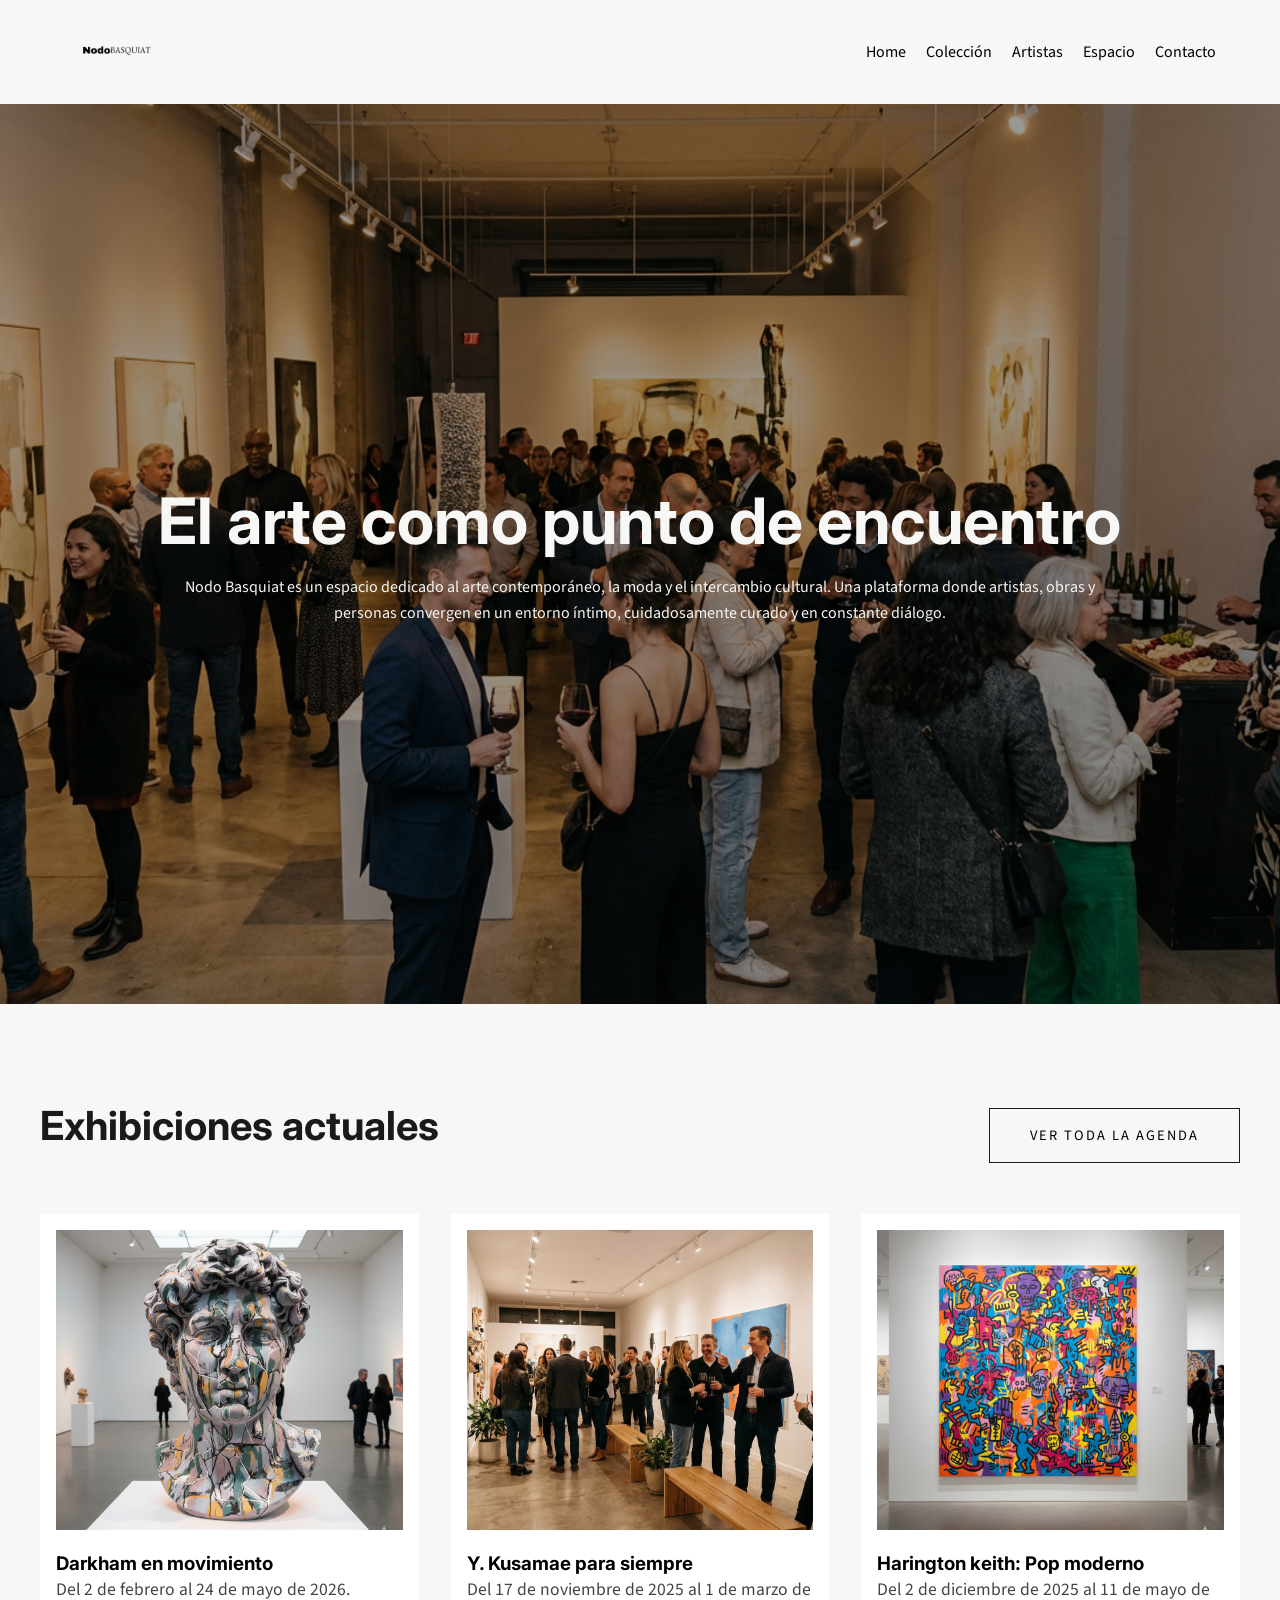
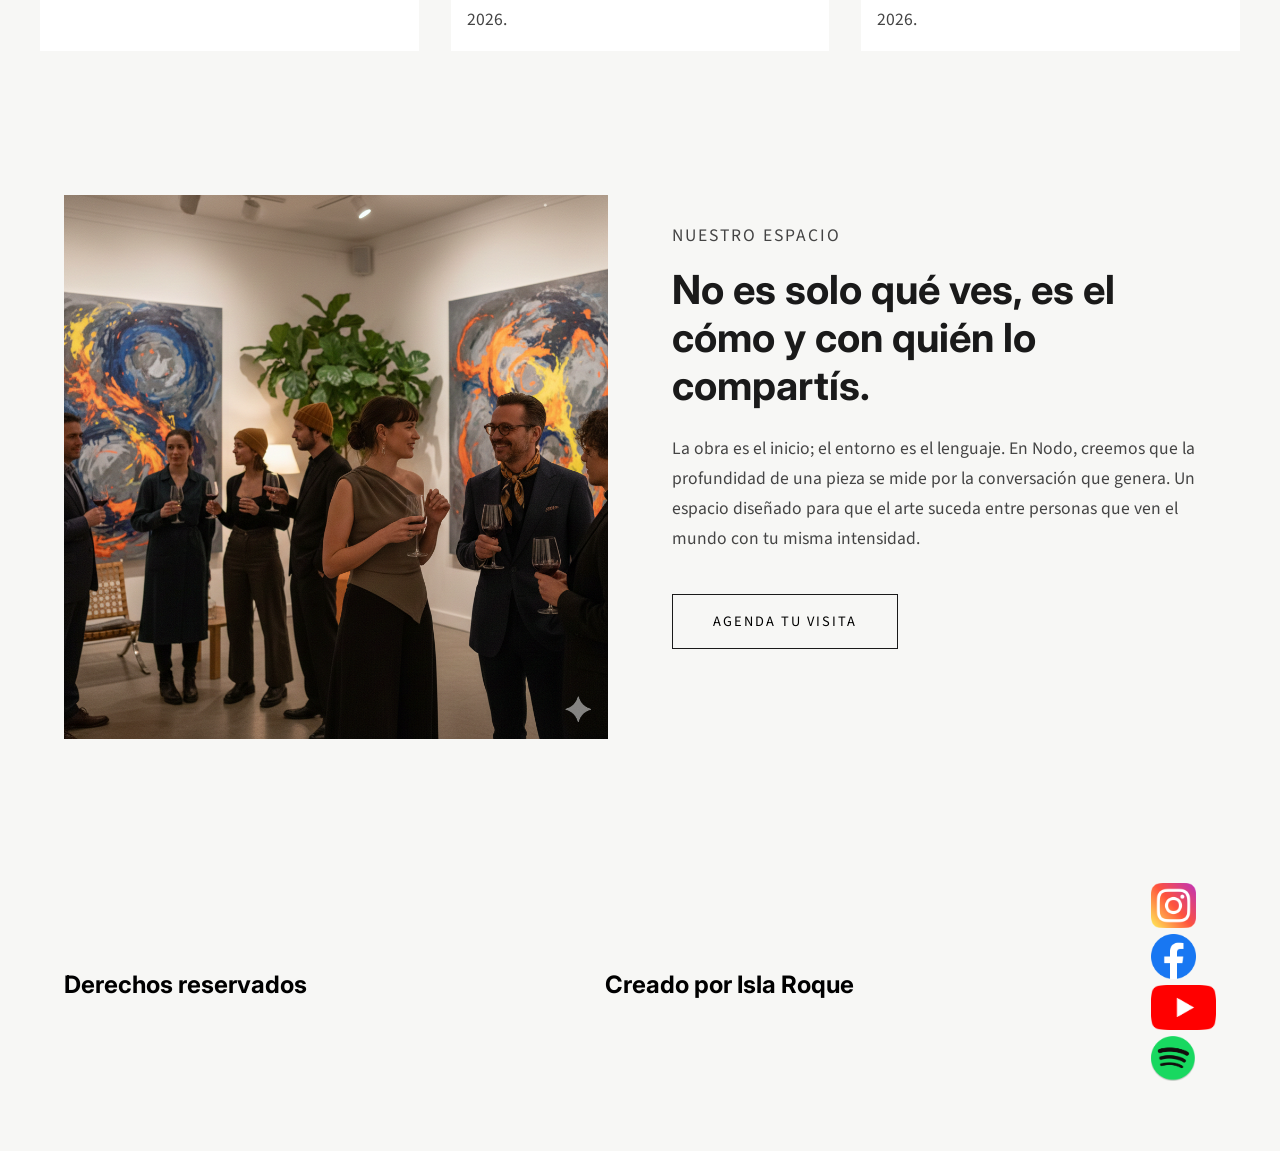
==== index.html @ a434c162 "first commit: Estructura inicial de Nodo Basquiat" ====
<!DOCTYPE html>
<html lang="es-en">
<head>
    <meta charset="UTF-8">
    <meta name="viewport" content="width=device-width, initial-scale=1.0">
    <title>Nodobasquiat - Home</title>
    <link rel="stylesheet" href="./styles/styles.css">
</head>
<body>
    <header>
        <a href="./index.html">
            <img src="assets/assets/logonodo.png" alt="Logo de Nodobasquiat" class="logo">
        </a>

        <nav>
            <ul class="navbar">
                <li>
                    <a href="./index.html">Home</a>
                </li>
                <li>
                    <a href="./pages/coleccion.html">Colección</a>
                </li>
                <li>
                    <a href="./pages/artistas.html">Artistas</a>
                </li>
                <li>
                    <a href="./pages/espacio.html">Espacio</a>
                </li>
                <li>
                    <a href="./pages/contacto.html">Contacto</a>
                </li>
            </ul>
        </nav>

    </header>


    <main>
        <section class="hero">
            <div class="hero-content">
                <h1>El arte como punto de encuentro</h1>
                <p>
                    Nodo Basquiat es un espacio dedicado al arte contemporáneo,
                    la moda y el intercambio cultural. Una plataforma donde
                    artistas, obras y personas convergen en un entorno íntimo,
                    cuidadosamente curado y en constante diálogo.
                </p>
            </div>
        </section>

        <section class="exhibiciones">
            <div class="container">
                <div class="exhibiciones-header">
                    <h2>Exhibiciones actuales</h2>
                    <nav class="boton-coleccion">
                        <ul>
                            <li>
                                <a href="./pages/coleccion.html">Ver toda la agenda</a>
                            </li>
                        </ul>
                    </nav>
                </div>
                
                
            <div class="grid-exhibiciones">

                <article class="card">
                    <img src="./assets/assets/inspo_arsham_Darkham.png" alt="Exposición Darkham en movimiento">
                    <h3>Darkham en movimiento</h3>
                    <p>Del 2 de febrero al 24 de mayo de 2026.</p>
                </article>

                <article class="card">
                    <img src="./assets/assets/galeria2.png" alt="Exposición Y.Kusamae para siempre">
                    <h3>Y. Kusamae para siempre</h3>
                    <p>Del 17 de noviembre de 2025 al 1 de marzo de 2026.</p>
                </article>

                <article class="card"> 
                    <img src="./assets/assets/inspo_HaringBasquiat_J Harington.png" alt="Exposición Harington keith">
                    <h3>Harington keith: Pop moderno</h3>
                    <p>Del 2 de diciembre de 2025 al 11 de mayo de 2026.</p>
                </article>
                    
            </div>
        </section>


<section class="espacio">
    <div class="espacio-container">
        <div class="espacio-foto">
            <img src="./assets/assets/galeria3.png" alt="Galeria de arte Nodobasquiat">
        </div>
        <div class="espacio-texto">
            <p class="pre-titulo">Nuestro Espacio</p> 
            <h2>No es solo qué ves, es el cómo y con quién lo compartís.</h2>
            <p>La obra es el inicio; el entorno es el lenguaje. En Nodo, creemos que la profundidad de una pieza se mide por la conversación que genera. Un espacio diseñado para que el arte suceda entre personas que ven el mundo con tu misma intensidad.</p>
            <nav class="boton-agenda">
                <ul>
                    <li>
                        <a href="./pages/contacto.html">Agenda tu visita</a>
                    </li>
                </ul>
            </nav>
        </div>
    </div>
</section>


    </main>


    <footer>
        <h2 class="der">Derechos reservados</h2>
        <h2 class="own">Creado por Isla Roque</h2>

        <nav>
            <ul>
                <li>
                    <a href="https://www.instagram.com/" target="_blank">
                    <img src="./assets/assets/logosrs/instagram.png" alt="Logo de Instagram" class="rrss">
                    </a>
                </li>
                <li>
                    <a href="https://www.facebook.com/" target="_blank">
                    <img src="./assets/assets/logosrs/facebook.png" alt="Logo de facebook" class="rrss">
                </a>
                </li>
                <li>
                    <a href="https://www.youtube.com/" target="_blank">
                    <img src="./assets/assets/logosrs/yt.png" alt="Logo de Youtube" class="rrss">
                </a>
                </li>
                <li>
                    <a href="https://open.spotify.com/" target="_blank">
                    <img src="./assets/assets/logosrs/spotify.png" alt="Logo de Spotify" class="rrss">
                </a>
                </li>
                
            </ul>
            
        </nav>

    </footer>
</body>
</html>
---- styles/styles.css ----
@import url('https://fonts.googleapis.com/css2?family=Inter:ital,opsz,wght@0,14..32,100..900;1,14..32,100..900&display=swap');
@import url('https://fonts.googleapis.com/css2?family=Inter:ital,opsz,wght@0,14..32,100..900;1,14..32,100..900&family=Source+Sans+3:ital,wght@0,200..900;1,200..900&display=swap');


/* reset on*/
* {
    margin: 0;
    padding: 0;
    box-sizing: border-box;
}



header{
    background-color: #F7F7F5;
    display: flex;
    justify-content: space-between;
    align-items: center;
    padding: 2px 5%; /* El primer número controla el alto */
    position: sticky;
    top: 0;
    z-index: 1000;
}


.logo { 
    height: 100px; 
    width: auto;
    display: block;
}






.navbar{
    display: flex;
    gap: 20px;
    align-items: center;
}





/* fuente base (textos) */
body {
    background-color: #F7F7F5;
    display: flex;
    flex-direction: column;
    font-family: 'Source Sans 3', sans-serif;
}



/* títulos */
h1, h2, h3, h4, h5, h6 {
    font-family: 'Inter', sans-serif;
}

li{
    list-style: none;
}

a{
    color: black;
    text-decoration: none;
}

.rrss{
    height: 5vh;
    width: auto;
}


.hero {
    min-height: 100vh;
    /* capa negra con 40% de opacidad (0.4) */
    background-image: linear-gradient(rgba(0, 0, 0, 0.4), rgba(0, 0, 0, 0.4)), url("../assets/assets/galeria1.png");
    background-size: cover;
    background-position: center;
    display: flex;
    flex-direction: column;
    justify-content: center; /* vertical*/
    align-items: center; /* horizontal*/
    overflow: hidden;
    padding: 8rem 2rem;
    color: #F7F7F5; 
}


.hero-content {
    max-width: 90%;
    text-align: center;
    padding: 4rem;
}

.hero h1 {
    font-size: 4rem;
    margin-bottom: 1rem;
}

.hero p {
    font-size: 1rem;
    line-height: 1.6;
}




.exhibiciones {
    background-color: #F7F7F5;
    padding: 4rem 0;
}


.exhibiciones-header{
    display: flex;
    gap: 2rem;
    align-items: last baseline;
    justify-content: space-between;
}

.container {
    max-width: 1200px;
    margin: 0 auto;
}

.exhibiciones h2 {
font-size: 2.5rem; /* recordar que los titulos tienen que tener 2.5rem */
    line-height: 1.2;
    margin-bottom: 4rem;
    color: #1a1a1a;
}

.boton-coleccion{
    display: inline-block;         /*estilo para todos los botones*/
    margin-top: 2.5rem;
    padding: 1rem 2.5rem;
    border: 1px solid #1a1a1a;    
    text-transform: uppercase;
    letter-spacing: 2px;
    font-size: 0.9rem;
    color: #888;
    margin-bottom: 1rem;
}

.exhibiciones p{
    font-size: 1.1rem;
    line-height: 1.7;
    color: #444;
}

.grid-exhibiciones {
    display: grid;
    grid-template-columns: repeat(3, 1fr);
    gap: 2rem;
}

.card img {
    width: 100%;
    height: 300px;
    object-fit: cover;
}

.card h3 {
    margin-top: 1rem;
}

.card {
    background: white;
    padding: 1rem;
    transition: transform 0.3s ease;
}

.card:hover {
    transform: translateY(-5px);
}


.espacio {
    padding: 5rem 5%; 
    background-color: #F7F7F5;
}

.espacio-container {
    display: flex;
    align-items: center;
    gap: 4rem;
    max-width: 1200px;
    margin: 0 auto;
}


.espacio-foto {
    flex: 1; /* 50% del ancho del contenedor espacio */
}

.espacio-foto img {
    width: 100%;       /* la foto ocupa todo su flex: 1 */
    display: block;    /* sin espacios abajo de la imagen */
    object-fit: cover; /* esto no lo sabia, hace que la imagen se adapte al tamaño q le doy sin que se vea raro */
}


.espacio-texto {
    flex: 1; /* el otro 50% */
}


.pre-titulo {
    text-transform: uppercase; /* todo en mayus*/
    letter-spacing: 2px;
    font-size: 0.9rem;
    color: #888;
    margin-bottom: 1rem;
}

.espacio-texto h2 {
    font-size: 2.5rem; /* recordar que los textos tienen que tener 2.5rem */
    line-height: 1.2;
    margin-bottom: 1.5rem;
    color: #1a1a1a;
}

.espacio-texto p {
    font-size: 1.1rem;
    line-height: 1.7;
    color: #444;
}

.boton-agenda{
    display: inline-block;
    margin-top: 2.5rem;
    padding: 1rem 2.5rem;
    border: 1px solid #1a1a1a;
    text-transform: uppercase;
    letter-spacing: 2px;
    font-size: 0.9rem;
    color: #888;
    margin-bottom: 4rem;
    text-decoration: none;
}



footer {
    background-color: #F7F7F5;
    padding: 4rem 5%;
    display: flex;
    justify-content: space-between;
    align-items: center;
}
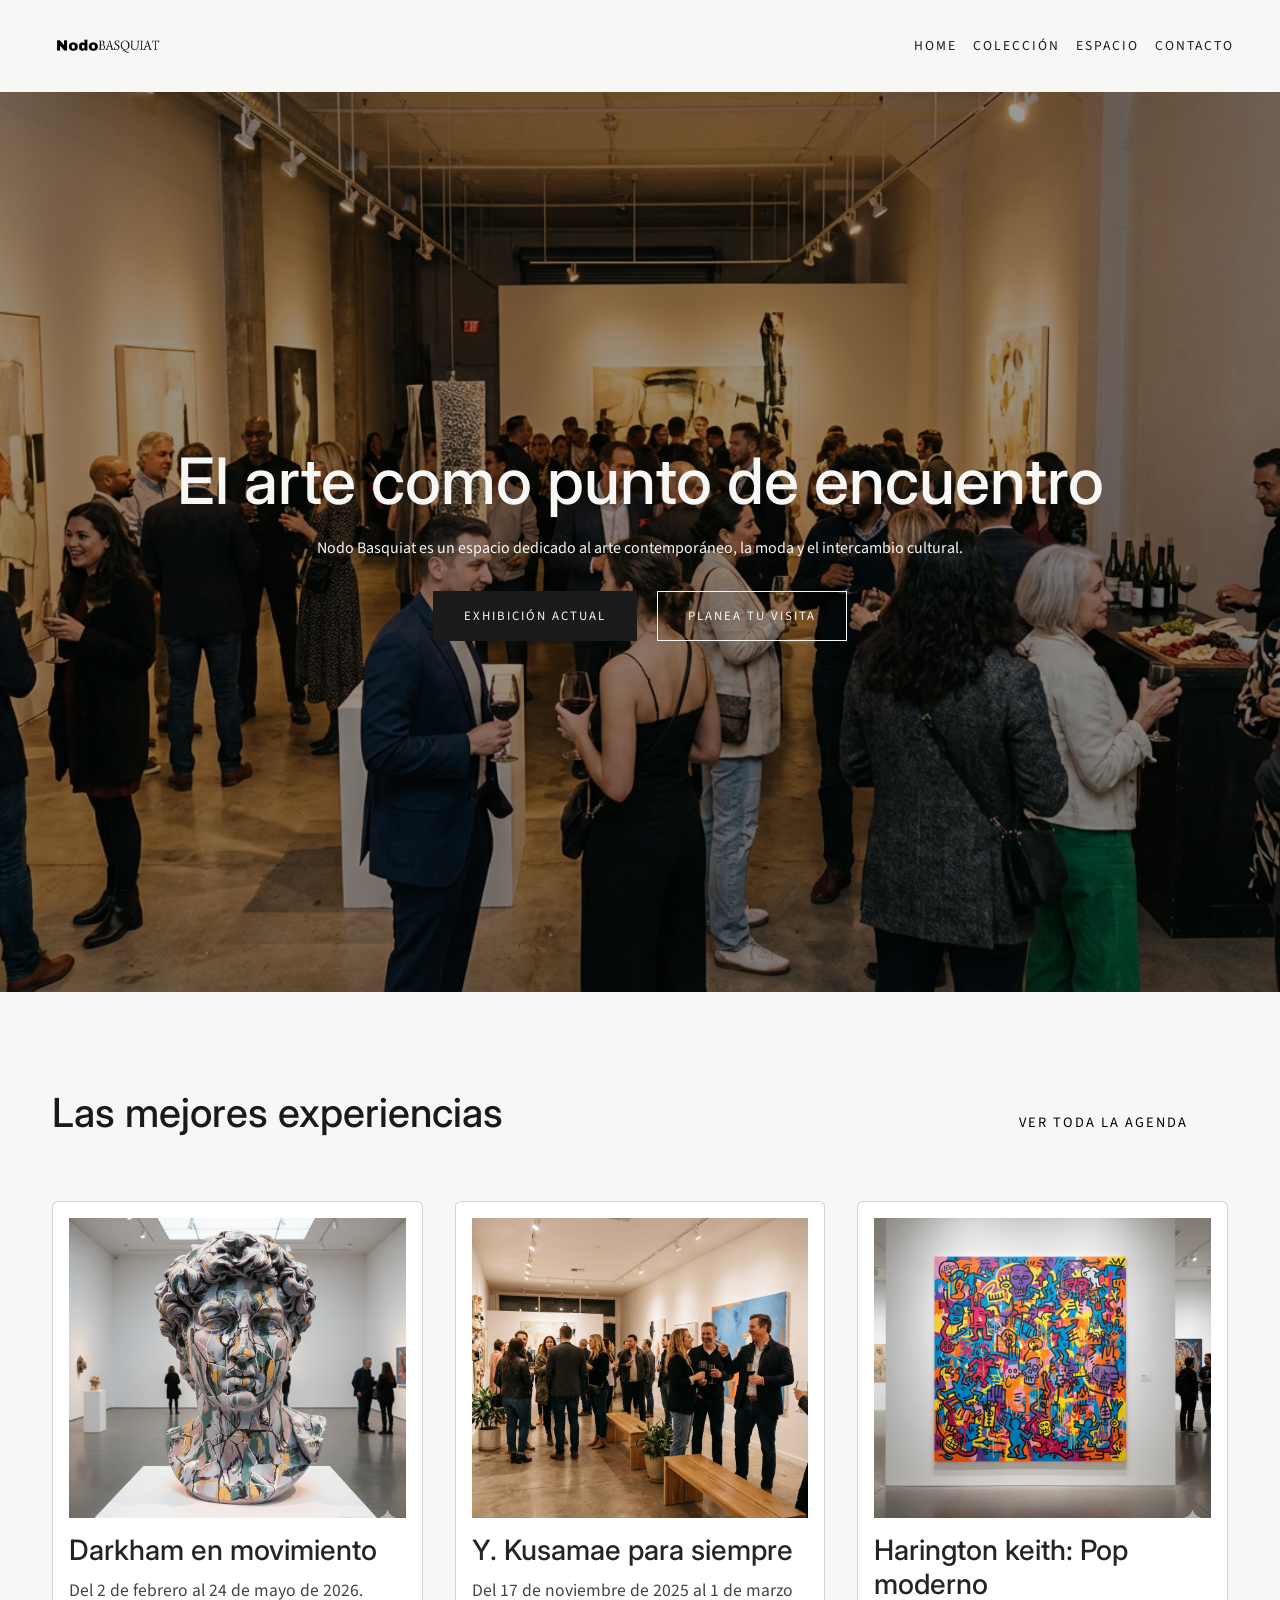
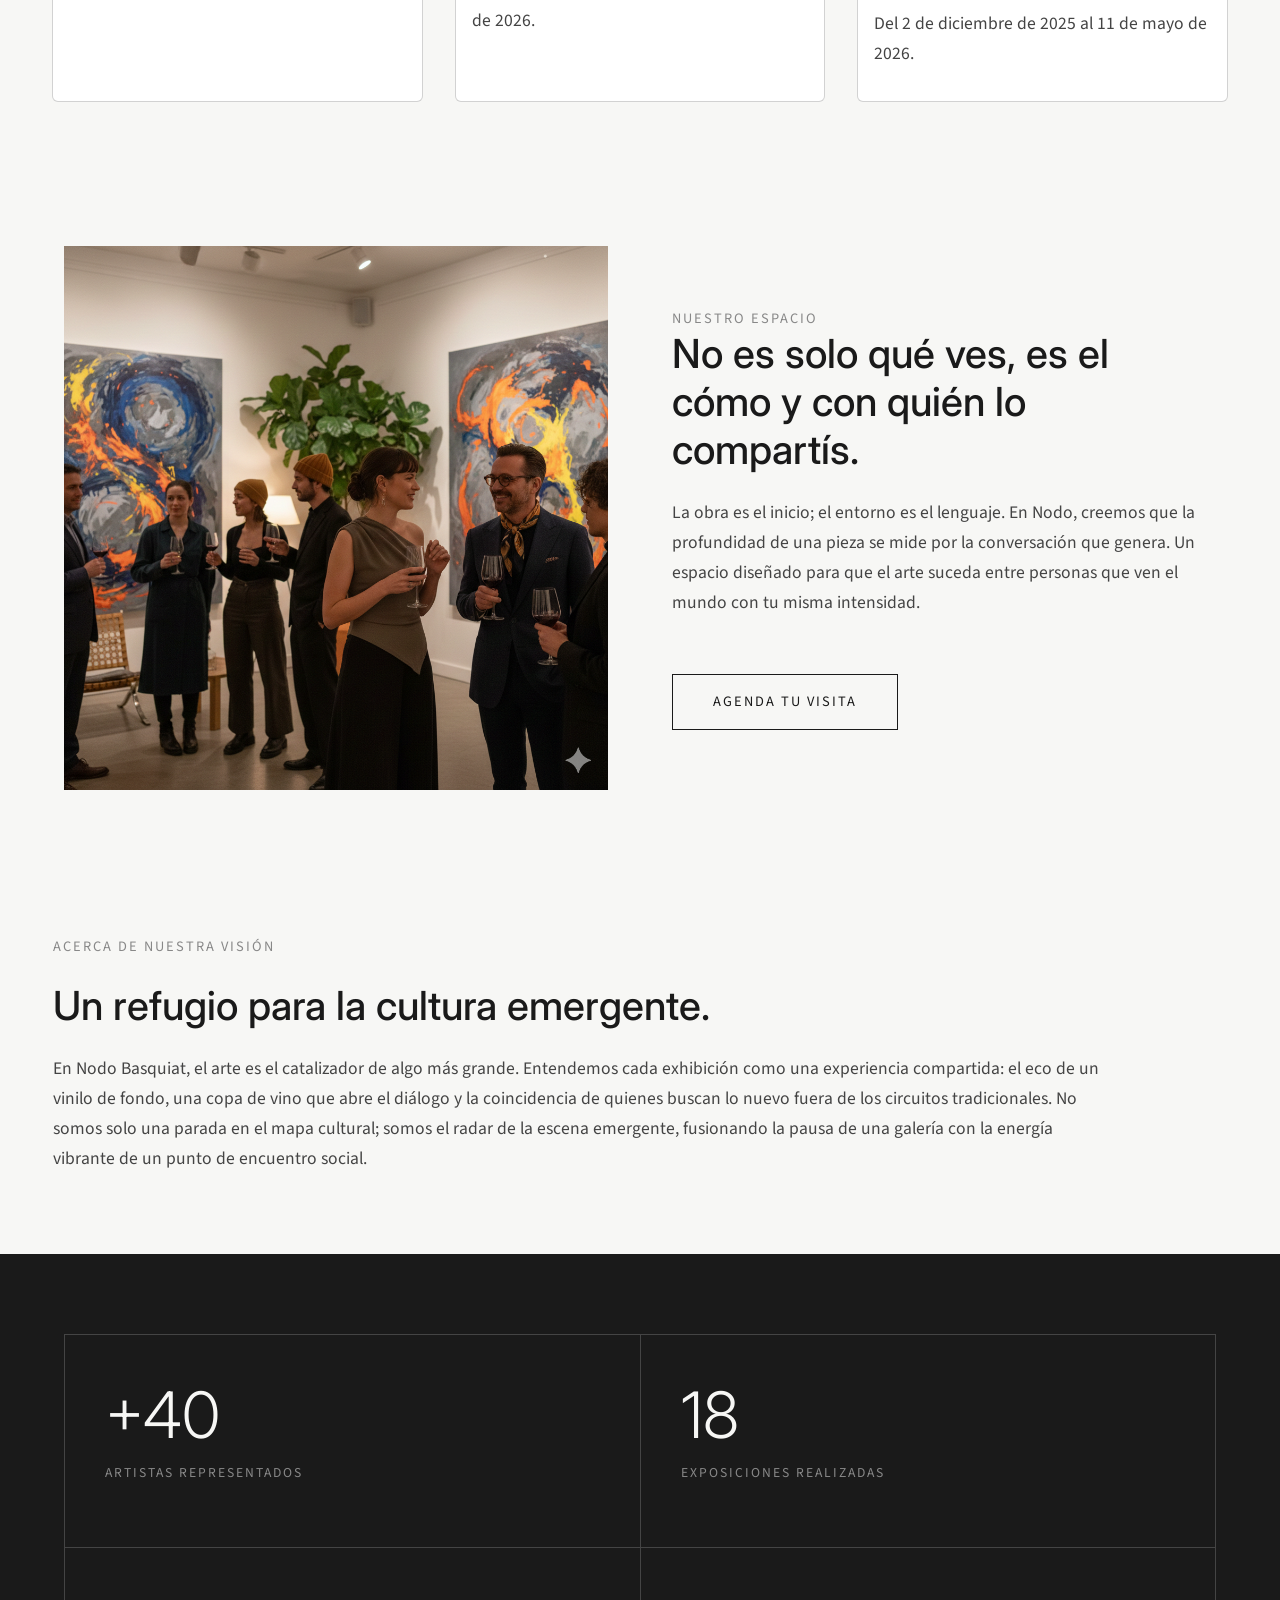
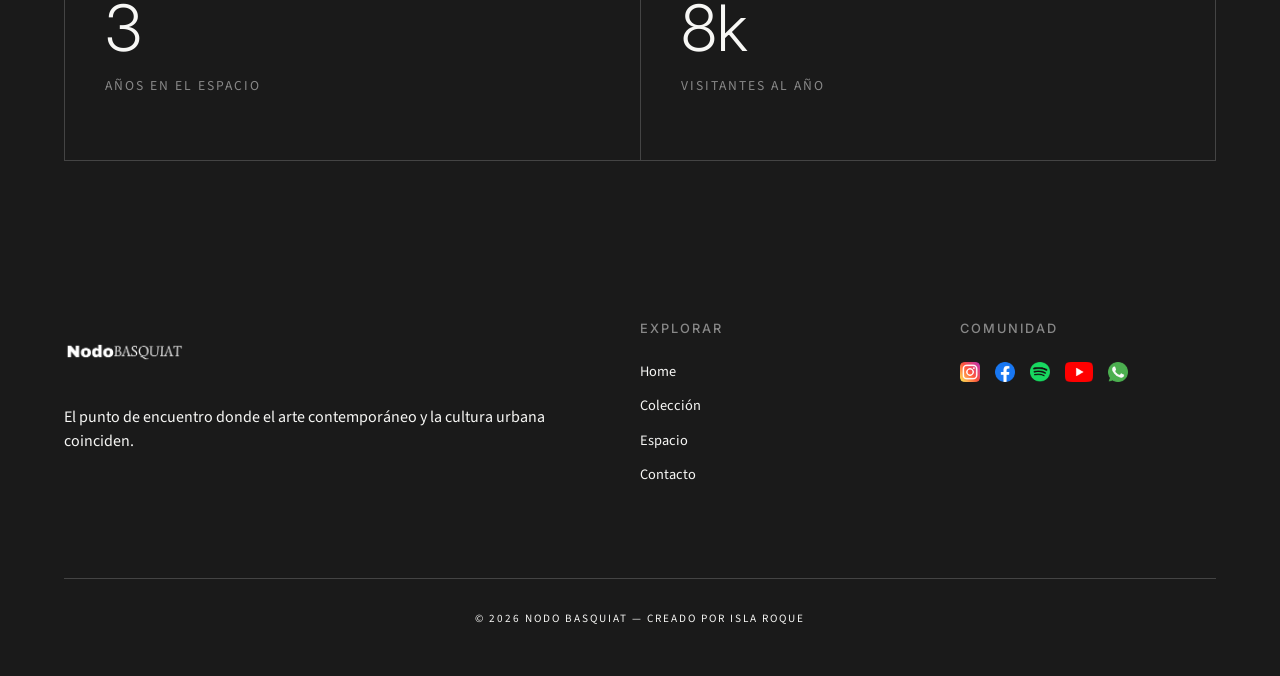
==== commit a67cf43c: "Coleccion y responsive en Home y Coleccion" ====
--- a/index.html
+++ b/index.html
@@ -1,37 +1,46 @@
 <!DOCTYPE html>
-<html lang="es-en">
+<html lang="es">
+
 <head>
     <meta charset="UTF-8">
     <meta name="viewport" content="width=device-width, initial-scale=1.0">
     <title>Nodobasquiat - Home</title>
+    <link href="https://cdn.jsdelivr.net/npm/bootstrap@5.3.8/dist/css/bootstrap.min.css" rel="stylesheet"
+        integrity="sha384-sRIl4kxILFvY47J16cr9ZwB07vP4J8+LH7qKQnuqkuIAvNWLzeN8tE5YBujZqJLB" crossorigin="anonymous">
     <link rel="stylesheet" href="./styles/styles.css">
 </head>
+
 <body>
     <header>
-        <a href="./index.html">
-            <img src="assets/assets/logonodo.png" alt="Logo de Nodobasquiat" class="logo">
-        </a>
+            <nav class="navbar navbar-expand-lg w-100">
+                <div class="container-fluid">
+                    <a class="navbar-brand" href="./index.html">
+                        <img src="./assets/logonodo.png" alt="NODO Basquiat - Galería de Arte" class="logo">
+                    </a>
 
-        <nav>
-            <ul class="navbar">
-                <li>
-                    <a href="./index.html">Home</a>
-                </li>
-                <li>
-                    <a href="./pages/coleccion.html">Colección</a>
-                </li>
-                <li>
-                    <a href="./pages/artistas.html">Artistas</a>
-                </li>
-                <li>
-                    <a href="./pages/espacio.html">Espacio</a>
-                </li>
-                <li>
-                    <a href="./pages/contacto.html">Contacto</a>
-                </li>
-            </ul>
-        </nav>
+                    <button class="navbar-toggler" type="button" data-bs-toggle="collapse" data-bs-target="#navbarNav"
+                        aria-controls="navbarNav" aria-expanded="false" aria-label="Toggle navigation">
+                        <span class="navbar-toggler-icon"></span>
+                    </button>
 
+                    <div class="collapse navbar-collapse" id="navbarNav">
+                        <ul class="navbar-nav ms-auto">
+                            <li class="nav-item">
+                                <a class="nav-link" href="./index.html">Home</a>
+                            </li>
+                            <li class="nav-item">
+                                <a class="nav-link" href="./pages/coleccion.html">Colección</a>
+                            </li>
+                            <li class="nav-item">
+                                <a class="nav-link" href="./pages/espacio.html">Espacio</a>
+                            </li>
+                            <li class="nav-item">
+                                <a class="nav-link" href="./pages/contacto.html">Contacto</a>
+                            </li>
+                        </ul>
+                    </div>
+                </div>
+            </nav>
     </header>
 
 
@@ -41,106 +50,148 @@
                 <h1>El arte como punto de encuentro</h1>
                 <p>
                     Nodo Basquiat es un espacio dedicado al arte contemporáneo,
-                    la moda y el intercambio cultural. Una plataforma donde
-                    artistas, obras y personas convergen en un entorno íntimo,
-                    cuidadosamente curado y en constante diálogo.
+                    la moda y el intercambio cultural.
                 </p>
+                <div class="hero-btn">
+                    <a href="./pages/coleccion.html" class="btn-hero1">Exhibición actual</a>
+                    <a href="./pages/contacto.html" class="btn-hero2">Planea tu visita</a>
+                </div>
             </div>
         </section>
 
         <section class="exhibiciones">
             <div class="container">
                 <div class="exhibiciones-header">
-                    <h2>Exhibiciones actuales</h2>
+                    <h2>Las mejores experiencias</h2>
                     <nav class="boton-coleccion">
-                        <ul>
-                            <li>
-                                <a href="./pages/coleccion.html">Ver toda la agenda</a>
-                            </li>
-                        </ul>
+                        <a href="./pages/coleccion.html">Ver toda la agenda</a>
                     </nav>
                 </div>
-                
-                
-            <div class="grid-exhibiciones">
 
-                <article class="card">
-                    <img src="./assets/assets/inspo_arsham_Darkham.png" alt="Exposición Darkham en movimiento">
-                    <h3>Darkham en movimiento</h3>
-                    <p>Del 2 de febrero al 24 de mayo de 2026.</p>
-                </article>
+                <div class="grid-exhibiciones">
 
-                <article class="card">
-                    <img src="./assets/assets/galeria2.png" alt="Exposición Y.Kusamae para siempre">
-                    <h3>Y. Kusamae para siempre</h3>
-                    <p>Del 17 de noviembre de 2025 al 1 de marzo de 2026.</p>
-                </article>
+                    <article class="card">
+                        <img src="./assets/inspo_arsham_Darkham.png" alt="Exposición Darkham en movimiento">
+                        <h3>Darkham en movimiento</h3>
+                        <p>Del 2 de febrero al 24 de mayo de 2026.</p>
+                    </article>
 
-                <article class="card"> 
-                    <img src="./assets/assets/inspo_HaringBasquiat_J Harington.png" alt="Exposición Harington keith">
-                    <h3>Harington keith: Pop moderno</h3>
-                    <p>Del 2 de diciembre de 2025 al 11 de mayo de 2026.</p>
-                </article>
-                    
+                    <article class="card">
+                        <img src="./assets/galeria2.png" alt="Exposición Y.Kusamae para siempre">
+                        <h3>Y. Kusamae para siempre</h3>
+                        <p>Del 17 de noviembre de 2025 al 1 de marzo de 2026.</p>
+                    </article>
+
+                    <article class="card">
+                        <img src="./assets/inspo_HaringBasquiat_J Harington.png"
+                            alt="Exposición Harington keith">
+                        <h3>Harington keith: Pop moderno</h3>
+                        <p>Del 2 de diciembre de 2025 al 11 de mayo de 2026.</p>
+                    </article>
+
+                </div> 
+            </div> 
+        </section>
+
+
+        <section class="espacio">
+            <div class="espacio-container">
+                <div class="espacio-foto">
+                    <img src="./assets/galeria3.png" alt="Galeria de arte Nodobasquiat">
+                </div>
+                <div class="espacio-texto">
+                    <span class="pre-titulo">Nuestro Espacio</span>
+                    <h2>No es solo qué ves, es el cómo y con quién lo compartís.</h2>
+                    <p>La obra es el inicio; el entorno es el lenguaje. En Nodo, creemos que la profundidad de una pieza
+                        se mide por la conversación que genera. Un espacio diseñado para que el arte suceda entre
+                        personas que ven el mundo con tu misma intensidad.</p>
+                    <a href="./pages/contacto.html" class="boton-agenda">Agenda tu visita</a>
+                </div>
             </div>
         </section>
 
 
-<section class="espacio">
-    <div class="espacio-container">
-        <div class="espacio-foto">
-            <img src="./assets/assets/galeria3.png" alt="Galeria de arte Nodobasquiat">
+        <section class="about">
+                <div class="about-container">
+                    <span class="pre-titulo">Acerca de nuestra visión</span>
+                    <h2 class="about-t">Un refugio para la cultura emergente.</h2>
+                    <p class="about-p">En Nodo Basquiat, el arte es el catalizador de algo más grande. Entendemos cada exhibición como una experiencia compartida: el eco de un vinilo de fondo, una copa de vino que abre el diálogo y la coincidencia de quienes buscan lo nuevo fuera de los circuitos tradicionales.
+                        
+                        No somos solo una parada en el mapa cultural; somos el radar de la escena emergente, fusionando la pausa de una galería con la energía vibrante de un punto de encuentro social.</p>
+                </div>
+        </section>
+
+<section class="estad">
+    <div class="estad-container">
+        <div class="estad-icono">
+            <span class="estad-num">+40</span>
+            <p class="estad-desc">Artistas representados</p>
         </div>
-        <div class="espacio-texto">
-            <p class="pre-titulo">Nuestro Espacio</p> 
-            <h2>No es solo qué ves, es el cómo y con quién lo compartís.</h2>
-            <p>La obra es el inicio; el entorno es el lenguaje. En Nodo, creemos que la profundidad de una pieza se mide por la conversación que genera. Un espacio diseñado para que el arte suceda entre personas que ven el mundo con tu misma intensidad.</p>
-            <nav class="boton-agenda">
-                <ul>
-                    <li>
-                        <a href="./pages/contacto.html">Agenda tu visita</a>
-                    </li>
-                </ul>
-            </nav>
+        <div class="estad-icono">
+            <span class="estad-num">18</span>
+            <p class="estad-desc">Exposiciones realizadas</p>
         </div>
-    </div>
+        <div class="estad-icono">
+            <span class="estad-num">3</span>
+            <p class="estad-desc">Años en el espacio</p>
+        </div>
+        <div class="estad-icono">
+            <span class="estad-num">8k</span>
+            <p class="estad-desc">Visitantes al año</p>
+        </div>
+    </div> 
 </section>
 
 
     </main>
 
 
-    <footer>
-        <h2 class="der">Derechos reservados</h2>
-        <h2 class="own">Creado por Isla Roque</h2>
+        <footer class="footer">
+            <div class="footer-grid">
+                <div class="footer-col">
+                    <img src="./assets/logo footer1.png" alt="NODO Basquiat - Galería de Arte" class="footer-logo">
+                    <p>El punto de encuentro donde el arte contemporáneo y la cultura urbana coinciden.</p>
+                </div>
+                <div class="footer-col">
+                    <h4>Explorar</h4>
+                    <a href="./index.html">Home</a>
+                    <a href="./pages/coleccion.html">Colección</a>
+                    <a href="./pages/espacio.html">Espacio</a>
+                    <a href="./pages/contacto.html">Contacto</a>
+                </div>
+                <div class="footer-col">
+                    <h4>Comunidad</h4>
+                    <div class="footer-socials">
+                        <nav>
+                            <ul>
+                                <li>
+                                    <a href="https://www.instagram.com/"><img src="./assets/logosrs/instagram.png" alt="IG"></a>
+                                </li>
+                                <li>
+                                    <a href="https://www.facebook.com/"><img src="./assets/logosrs/facebook.png" alt="FB"></a>
+                                </li>
+                                <li>
+                                    <a href="https://open.spotify.com/intl-es"><img src="./assets/logosrs/spotify.png" alt="SP"></a>
+                                </li>
+                                <li>
+                                    <a href="https://www.youtube.com/"><img src="./assets/logosrs/yt.png" alt="YT"></a>
+                                </li>
+                                <li>
+                                    <a href="https://web.whatsapp.com/"><img src="./assets/logosrs/whatsapp.png" alt="WA"></a>
+                                </li>
+                            </ul>
+                        </nav>
+                    </div>
+                </div>
+            </div>
+            <div class="footer-legal">
+                <p>© 2026 NODO BASQUIAT — CREADO POR ISLA ROQUE</p>
+            </div>
+        </footer>
 
-        <nav>
-            <ul>
-                <li>
-                    <a href="https://www.instagram.com/" target="_blank">
-                    <img src="./assets/assets/logosrs/instagram.png" alt="Logo de Instagram" class="rrss">
-                    </a>
-                </li>
-                <li>
-                    <a href="https://www.facebook.com/" target="_blank">
-                    <img src="./assets/assets/logosrs/facebook.png" alt="Logo de facebook" class="rrss">
-                </a>
-                </li>
-                <li>
-                    <a href="https://www.youtube.com/" target="_blank">
-                    <img src="./assets/assets/logosrs/yt.png" alt="Logo de Youtube" class="rrss">
-                </a>
-                </li>
-                <li>
-                    <a href="https://open.spotify.com/" target="_blank">
-                    <img src="./assets/assets/logosrs/spotify.png" alt="Logo de Spotify" class="rrss">
-                </a>
-                </li>
-                
-            </ul>
-            
-        </nav>
+    <script src="https://cdn.jsdelivr.net/npm/bootstrap@5.3.8/dist/js/bootstrap.bundle.min.js"
+        integrity="sha384-FKyoEForCGlyvwx9Hj09JcYn3nv7wiPVlz7YYwJrWVcXK/BmnVDxM+D2scQbITxI"
+        crossorigin="anonymous"></script>
+</body>
 
-    </footer>
-</body>
 </html>
--- a/styles/styles.css
+++ b/styles/styles.css
@@ -10,13 +10,12 @@
 }
 
 
-
 header{
     background-color: #F7F7F5;
     display: flex;
     justify-content: space-between;
     align-items: center;
-    padding: 2px 5%; /* El primer número controla el alto */
+    padding: 0.5rem 2%; /* el primer numero controla el alto */
     position: sticky;
     top: 0;
     z-index: 1000;
@@ -24,12 +23,10 @@
 
 
 .logo { 
-    height: 100px; 
+    height: 50px; 
     width: auto;
     display: block;
-}
-
-
+} 
 
 
 
@@ -40,11 +37,21 @@
     align-items: center;
 }
 
-
-
-
-
-/* fuente base (textos) */
+.nav-link{   
+    text-transform: uppercase;
+    letter-spacing: 2px;
+    font-size: 0.85rem;
+    color: #1a1a1a !important;
+}
+
+.nav-link:hover{
+    color: #888 !important;
+}
+
+
+
+
+/* fuente textos */
 body {
     background-color: #F7F7F5;
     display: flex;
@@ -77,7 +84,7 @@
 .hero {
     min-height: 100vh;
     /* capa negra con 40% de opacidad (0.4) */
-    background-image: linear-gradient(rgba(0, 0, 0, 0.4), rgba(0, 0, 0, 0.4)), url("../assets/assets/galeria1.png");
+    background-image: linear-gradient(rgba(0, 0, 0, 0.4), rgba(0, 0, 0, 0.4)), url("../assets/galeria1.png");
     background-size: cover;
     background-position: center;
     display: flex;
@@ -107,6 +114,52 @@
 }
 
 
+.hero-btn {
+    display: flex;
+    gap: 20px;          
+    margin-top: 30px;   
+    justify-content: center;
+    align-items: center;
+}
+
+.btn-hero1, .btn-hero2 {
+    display: inline-flex;
+    align-items: center;
+    justify-content: center;
+    padding: 12px 30px; 
+    height: 50px;
+    text-decoration: none;
+    text-transform: uppercase;
+    letter-spacing: 2px;
+    font-size: 0.8rem;
+    transition: all 0.3s ease;
+}
+
+
+.btn-hero1 {
+    background-color: #1a1a1a;
+    color: #F7F7F5 !important;
+    border: 1px solid #1a1a1a
+}
+
+
+.btn-hero2 {
+    background-color: transparent;
+    color: #F7F7F5;
+    border: 1px solid #F7F7F5
+}
+
+
+.btn-hero1:hover {
+    background-color: #333;
+}
+
+.btn-hero2:hover {
+    background-color: #1a1a1a;
+    color: #ffffff;
+}
+
+
 
 
 .exhibiciones {
@@ -137,13 +190,16 @@
 .boton-coleccion{
     display: inline-block;         /*estilo para todos los botones*/
     margin-top: 2.5rem;
-    padding: 1rem 2.5rem;
-    border: 1px solid #1a1a1a;    
+    padding: 1rem 2.5rem;   
     text-transform: uppercase;
     letter-spacing: 2px;
     font-size: 0.9rem;
     color: #888;
     margin-bottom: 1rem;
+}
+
+.boton-coleccion:hover{
+    text-decoration: underline;
 }
 
 .exhibiciones p{
@@ -194,13 +250,13 @@
 
 
 .espacio-foto {
-    flex: 1; /* 50% del ancho del contenedor espacio */
+    flex: 1; /* 50% del ancho del total del contenedor */
 }
 
 .espacio-foto img {
     width: 100%;       /* la foto ocupa todo su flex: 1 */
     display: block;    /* sin espacios abajo de la imagen */
-    object-fit: cover; /* esto no lo sabia, hace que la imagen se adapte al tamaño q le doy sin que se vea raro */
+    object-fit: cover; /* se adapta al tamaño q le doy sin que se vea raro */
 }
 
 
@@ -218,7 +274,7 @@
 }
 
 .espacio-texto h2 {
-    font-size: 2.5rem; /* recordar que los textos tienen que tener 2.5rem */
+    font-size: 2.5rem; /* recordar que los titulos tienen que tener 2.5rem */
     line-height: 1.2;
     margin-bottom: 1.5rem;
     color: #1a1a1a;
@@ -230,25 +286,342 @@
     color: #444;
 }
 
-.boton-agenda{
-    display: inline-block;
+.boton-agenda {
+    display: inline-flex;
+    align-items: center;
+    justify-content: center;
     margin-top: 2.5rem;
     padding: 1rem 2.5rem;
     border: 1px solid #1a1a1a;
     text-transform: uppercase;
     letter-spacing: 2px;
     font-size: 0.9rem;
+    color: #1a1a1a;
+    margin-bottom: 0;
+    text-decoration: none;
+    transition: all 0.3s ease;
+}
+
+.boton-agenda:hover {
+    background-color: #1a1a1a;
+    color: #F7F7F5 !important; 
+}
+
+
+.about{
+    display: flex;
+    justify-content: center;
+    align-items:center;
+    gap: 2rem;
+    background-color: #F7F7F5;
+    padding: 4rem 0;
+}
+
+
+.about-container{
+    max-width: 1200px;
+    margin: 0 auto;
+    padding: 0 1%;
+}
+
+.about-t{
+    font-size: 2.5rem; /* recordar que los titulos tienen que tener 2.5rem */
+    line-height: 1.2;
+    margin-top: 1.5rem;
+    margin-bottom: 1.5rem;
+    color: #1a1a1a;
+}
+
+.about-p{
+    max-width: 90%;
+    font-size: 1.1rem;
+    line-height: 1.7;
+    color: #444;
+}
+
+
+/* deberia sumar un boton?????*/
+
+.estad{
+    padding: 5rem 5%;
+    background-color: #1a1a1a;
+    color: #F7F7F5;
+}
+
+.estad-container {
+    display: grid;
+    grid-template-columns: repeat(2, 1fr);
+    max-width: 1200px;
+    margin: 0 auto;
+    border-top: 1px solid #444;
+    border-left: 1px solid #444;
+}
+
+.estad-icono {
+    padding: 3rem 2.5rem;
+    border-right: 1px solid #444;
+    border-bottom: 1px solid #444;
+}
+
+.estad-num {
+    display: block;
+    font-family: 'Inter', sans-serif;
+    font-size: 4rem;
+    font-weight: 300;
+    line-height: 1;
+    margin-bottom: 1rem;
+    color: #F7F7F5;
+}
+
+.estad-desc {
+    text-transform: uppercase;
+    letter-spacing: 2px;
+    font-size: 0.85rem;
     color: #888;
-    margin-bottom: 4rem;
-    text-decoration: none;
-}
-
-
-
-footer {
+}
+
+
+
+.footer {
+    background-color: #1a1a1a;
+    color: #F7F7F5;
+    padding: 5rem 5% 2rem;
+}
+
+.footer-grid {
+    display: grid;
+    grid-template-columns: 2fr 1fr 1fr;
+    gap: 4rem;
+    max-width: 1200px;
+    margin: 0 auto;
+}
+
+.footer-logo {      /*  filter: invert(1); cambia el color o.o!!!!  */
+    height: 60px;
+    margin-bottom: 1.5rem;
+}
+
+.footer-col h4 {
+    font-size: 0.8rem;
+    text-transform: uppercase;
+    letter-spacing: 2px;
+    margin-bottom: 1.5rem;
+    color: #888;
+}
+
+
+.footer-col a {
+    display: block;
+    color: #F7F7F5;
+    margin-bottom: 0.8rem;
+    font-size: 0.9rem;
+}
+
+
+
+
+.footer-socials ul {
+    display: flex; 
+    flex-direction: row;  
+    gap: 15px;
+    padding: 0%;
+    justify-items: auto;
+    align-items: center;   
+    margin-top: 1rem;      
+}
+
+
+
+.footer-socials img {
+    height: 20px;
+}
+
+.footer-legal {
+    margin-top: 5rem;
+    padding-top: 2rem;
+    border-top: 1px solid #444;
+    text-align: center;
+    font-size: 0.7rem;
+    letter-spacing: 2px;
+    color: #F7F7F5;
+}
+
+
+/*TABLET HOME*/
+
+@media (min-width: 481px) and (max-width: 960px) {
+    header {
+        padding: 10px 5%;
+    }
+
+    
+    .hero h1 {
+        font-size: 2.8rem !important; 
+        line-height: 1.1;
+    }
+
+
+    .grid-exhibiciones, .coleccion-grid, .footer-grid, .estad-container {
+        grid-template-columns: 1fr !important;
+        gap: 2rem;
+    }
+
+    .espacio-container, .about {
+        flex-direction: column !important;
+        text-align: center;
+        padding: 4rem 10% !important;
+    }
+
+    .espacio-foto, .espacio-texto, .about-container {
+        width: 100% !important;
+    }
+
+
+    .footer-grid { 
+        text-align: center; }
+    .footer-logo { 
+        margin: 0 auto 1.5rem; }
+    .footer-socials ul {
+        justify-content: center !important; }
+}
+
+
+/*CELULAR HOME*/
+
+@media (min-width: 300px) and (max-width: 480px) {
+    header { padding: 8px 4%; }
+    .logo { height: 40px; } 
+
+    
+    .hero h1 {
+        font-size: 2rem !important;
+        line-height: 1.2;
+    }
+    .hero-content { padding: 1.5rem 0.5rem; }
+
+    
+    .about {
+        padding: 3rem 8% !important;
+        display: block !important;
+    }
+    .about-t {
+        font-size: 1.8rem !important;
+        margin-bottom: 1rem;
+    }
+    .about-p {
+        font-size: 1rem !important;
+        line-height: 1.5;
+        text-align: left;
+    }
+
+    
+    .grid-exhibiciones, .coleccion-grid {
+        grid-template-columns: 1fr !important;
+        gap: 1.5rem;
+    }
+
+    
+    .coleccion-img img {
+        height: 300px !important;
+    }
+
+    
+    .estad-num { 
+        font-size: 3rem; 
+    }
+    .estad-icono { 
+        padding: 1.5rem; 
+    }
+
+    
+    .footer-grid {
+        grid-template-columns: 1fr !important;
+        gap: 2rem;
+        text-align: center;
+    }
+}
+
+
+
+
+/*COLECCIÓN*/
+
+.coleccion-hero{
+    display: flex;
+    flex-direction: column;
+    justify-content:center ;
+    align-items: center;
+    padding: 3rem 5%;
+    max-width: 1200px;
+    margin: 0 auto;
+}
+
+.collecion-h2 {
+    font-size: 2.5rem;
+    margin-top: 1.5rem;
+    margin-bottom: 1.5rem;
+    color: #1a1a1a;
+}
+
+.coleccion{
+    padding: 5rem 5%;
     background-color: #F7F7F5;
-    padding: 4rem 5%;
-    display: flex;
-    justify-content: space-between;
-    align-items: center;
+    color: #1a1a1a;
+}
+
+
+
+.coleccion-grid{
+    display: grid;
+    grid-template-columns: repeat(2, 1fr);
+    gap: 40px;
+    max-width: 1200px;
+    margin: 0 auto;
+}
+
+
+.coleccion-img img {
+    width: 100%;       
+    height: 450px;     
+    object-fit: cover;
+    display: block;
+}
+
+
+.coleccion-card1{
+    grid-column: 1/3;
+}
+
+.coleccion-card5{
+    grid-column: 1/3;
+}
+
+/*TABLET COLECCION*/
+@media (min-width: 481px) and (max-width: 960px) {
+    .collecion-h2 {
+        font-size: 2rem;
+        text-align: center;
+    } 
+    .coleccion-grid {
+        gap: 30px; 
+    }
+    .coleccion-img img {
+        height: 350px;
+    }
+} 
+
+/*CELU COLLECION*/
+@media (min-width: 300px) and (max-width: 480px) {
+    .coleccion-grid {
+        grid-template-columns: 1fr !important;
+        gap: 20px;
+    }
+
+    .coleccion-card1, .coleccion-card5 {
+        grid-column: 1/2 !important;
+    }
+
+    .coleccion-img img {
+        height: 280px !important;
+    }
 }
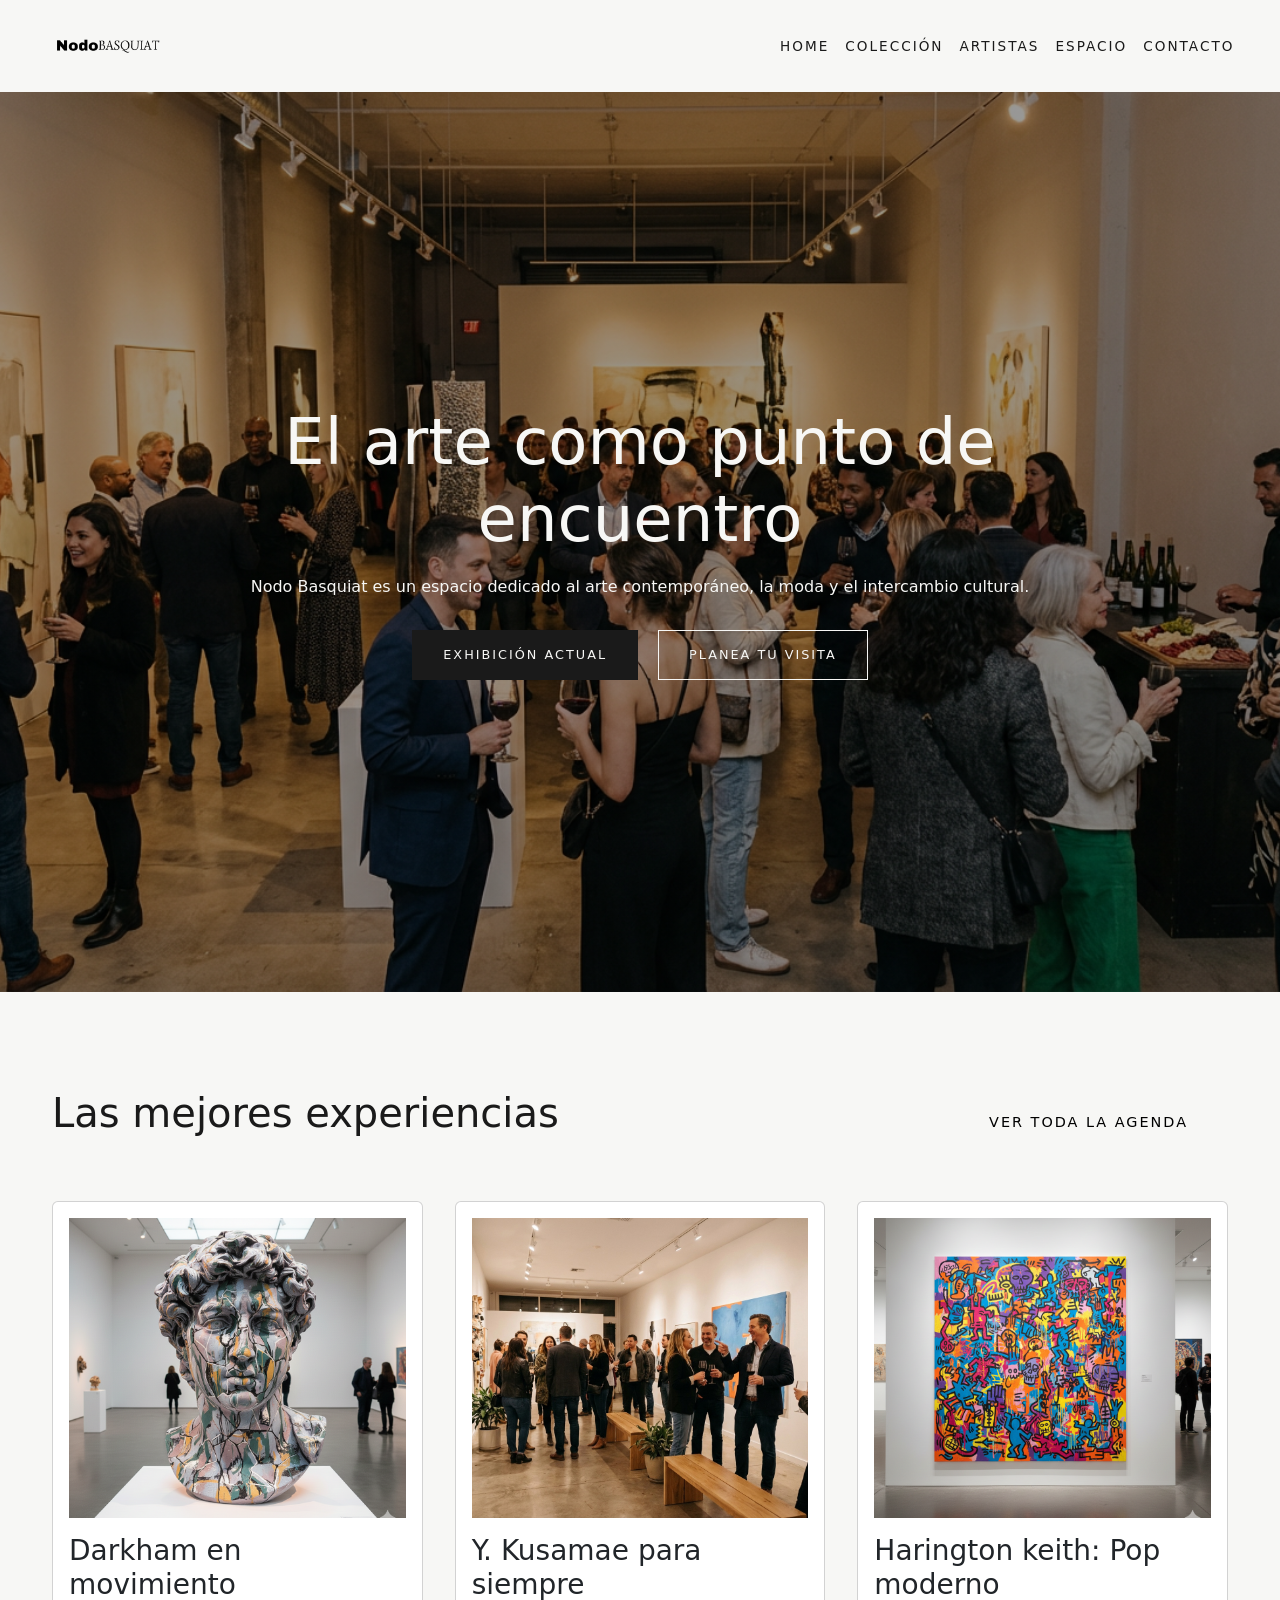
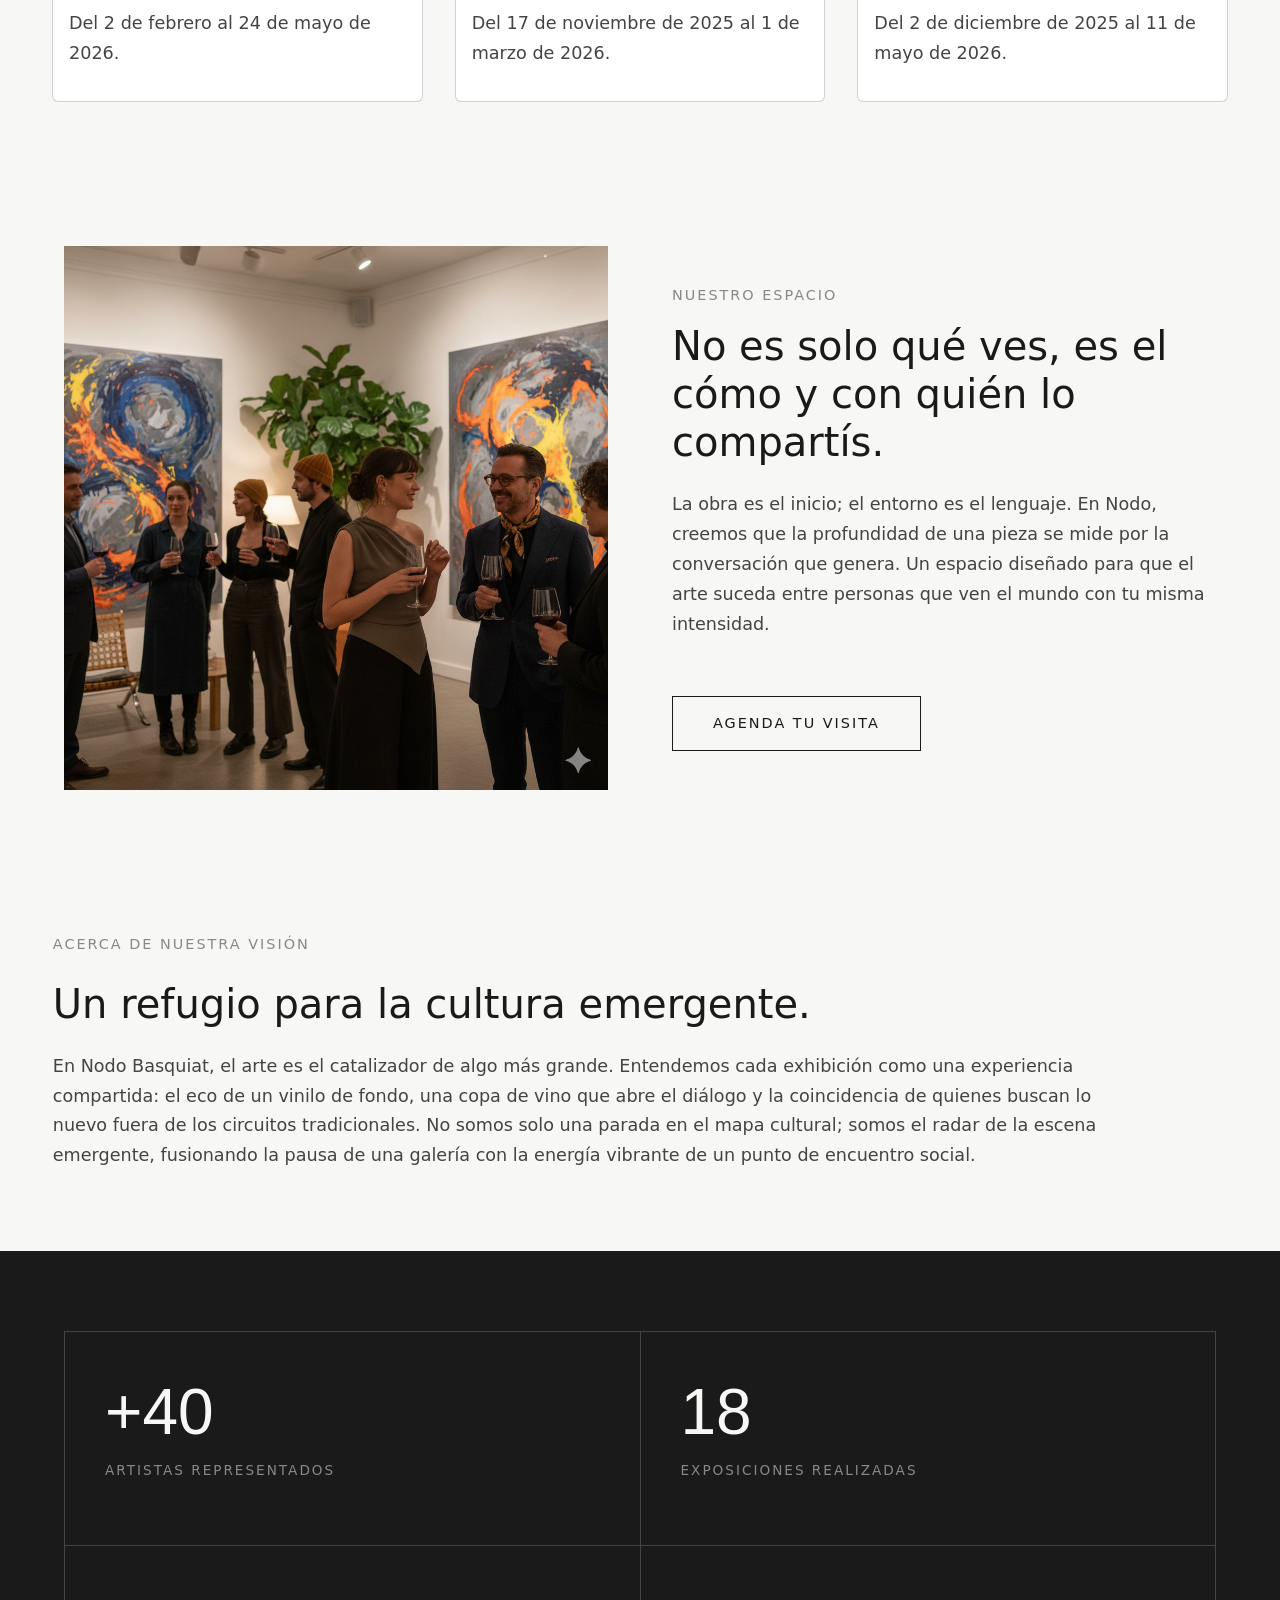
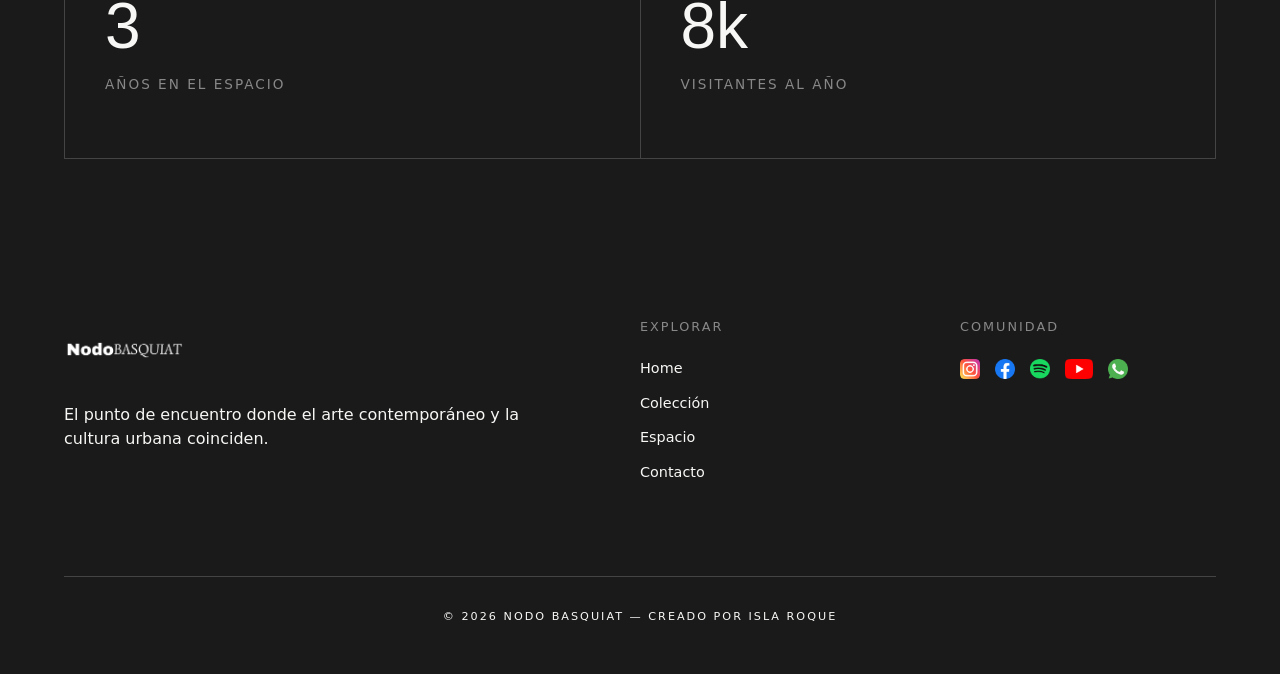
==== commit b64b1794: "sume sección artistas" ====
--- a/index.html
+++ b/index.html
@@ -30,6 +30,9 @@
                             </li>
                             <li class="nav-item">
                                 <a class="nav-link" href="./pages/coleccion.html">Colección</a>
+                            </li>
+                            <li class="nav-item">
+                                <a class="nav-link" href="pages/artistas.html">Artistas</a>
                             </li>
                             <li class="nav-item">
                                 <a class="nav-link" href="./pages/espacio.html">Espacio</a>
--- a/styles/styles.css
+++ b/styles/styles.css
@@ -1,627 +1,959 @@
-@import url('https://fonts.googleapis.com/css2?family=Inter:ital,opsz,wght@0,14..32,100..900;1,14..32,100..900&display=swap');
-@import url('https://fonts.googleapis.com/css2?family=Inter:ital,opsz,wght@0,14..32,100..900;1,14..32,100..900&family=Source+Sans+3:ital,wght@0,200..900;1,200..900&display=swap');
-
-
-/* reset on*/
+header {
+  background-color: #F7F7F5;
+  display: flex;
+  flex-direction: row;
+  flex-wrap: nowrap;
+  justify-content: space-between;
+  align-items: center;
+  padding: 0.5rem 2%;
+  position: sticky;
+  top: 0;
+  z-index: 1000;
+}
+header .logo {
+  height: 50px;
+  width: auto;
+  display: block;
+}
+header .nav-link {
+  text-transform: uppercase;
+  letter-spacing: 2px;
+  font-size: 0.85rem;
+  color: #1a1a1a !important;
+  transition: all 0.3s ease;
+}
+header .nav-link:hover {
+  color: #888 !important;
+}
+@media (min-width: 481px) and (max-width: 960px) {
+  header {
+    padding: 10px 5%;
+  }
+  header .logo {
+    height: 40px;
+  }
+}
+@media (min-width: 300px) and (max-width: 480px) {
+  header {
+    padding: 8px 4%;
+  }
+  header .logo {
+    height: 40px;
+  }
+}
+
+.footer {
+  background-color: #1a1a1a;
+  color: #F7F7F5;
+  padding: 5rem 5% 2rem;
+}
+.footer .footer-grid {
+  display: grid;
+  grid-template-columns: 2fr 1fr 1fr;
+  gap: 4rem;
+  max-width: 1200px;
+  margin: 0 auto;
+}
+.footer .footer-grid .footer-col .footer-logo {
+  height: 60px;
+  margin-bottom: 1.5rem;
+}
+.footer .footer-grid .footer-col h4 {
+  font-size: 0.8rem;
+  text-transform: uppercase;
+  letter-spacing: 2px;
+  margin-bottom: 1.5rem;
+  color: #888;
+}
+.footer .footer-grid .footer-col a {
+  display: block;
+  color: #F7F7F5;
+  margin-bottom: 0.8rem;
+  font-size: 0.9rem;
+}
+.footer .footer-grid .footer-col .footer-socials ul {
+  display: flex;
+  flex-direction: row;
+  flex-wrap: nowrap;
+  justify-content: flex-start;
+  align-items: center;
+  gap: 15px;
+  padding: 0;
+  margin-top: 1rem;
+}
+.footer .footer-grid .footer-col .footer-socials ul li {
+  list-style: none;
+}
+.footer .footer-grid .footer-col .footer-socials img {
+  height: 20px;
+}
+.footer .footer-legal {
+  margin-top: 5rem;
+  padding-top: 2rem;
+  border-top: 1px solid #444;
+  text-align: center;
+  font-size: 0.7rem;
+  letter-spacing: 2px;
+  color: #F7F7F5;
+}
+@media (min-width: 481px) and (max-width: 960px) {
+  .footer .footer-grid {
+    grid-template-columns: 1fr;
+    gap: 2rem;
+    text-align: center;
+  }
+  .footer .footer-logo {
+    margin: 0 auto 1.5rem;
+  }
+  .footer .footer-socials ul {
+    justify-content: center;
+  }
+}
+@media (min-width: 300px) and (max-width: 480px) {
+  .footer .footer-grid {
+    grid-template-columns: 1fr;
+    gap: 2rem;
+    text-align: center;
+  }
+  .footer .footer-logo {
+    margin: 0 auto 1.5rem;
+  }
+  .footer .footer-socials ul {
+    justify-content: center;
+  }
+}
+
+.hero {
+  min-height: 100vh;
+  background-image: linear-gradient(rgba(0, 0, 0, 0.4), rgba(0, 0, 0, 0.4)), url("../assets/galeria1.png");
+  background-size: cover;
+  background-position: center;
+  display: flex;
+  flex-direction: column;
+  flex-wrap: nowrap;
+  justify-content: center;
+  align-items: center;
+  overflow: hidden;
+  padding: 8rem 2rem;
+  color: #F7F7F5;
+}
+.hero .hero-content {
+  max-width: 90%;
+  text-align: center;
+  padding: 4rem;
+}
+.hero .hero-content h1 {
+  font-size: 4rem;
+  margin-bottom: 1rem;
+}
+.hero .hero-content p {
+  font-size: 1rem;
+  line-height: 1.6;
+}
+.hero .hero-content .hero-btn {
+  display: flex;
+  flex-direction: row;
+  flex-wrap: nowrap;
+  justify-content: center;
+  align-items: center;
+  gap: 20px;
+  margin-top: 30px;
+}
+.hero .hero-content .hero-btn .btn-hero1, .hero .hero-content .hero-btn .btn-hero2 {
+  display: inline-flex;
+  align-items: center;
+  justify-content: center;
+  padding: 12px 30px;
+  height: 50px;
+  text-transform: uppercase;
+  letter-spacing: 2px;
+  font-size: 0.8rem;
+  transition: all 0.3s ease;
+}
+.hero .hero-content .hero-btn .btn-hero1 {
+  background-color: #1a1a1a;
+  color: #F7F7F5 !important;
+  border: 1px solid #1a1a1a;
+}
+.hero .hero-content .hero-btn .btn-hero1:hover {
+  background-color: #333;
+}
+.hero .hero-content .hero-btn .btn-hero2 {
+  background-color: transparent;
+  color: #F7F7F5;
+  border: 1px solid #F7F7F5;
+}
+.hero .hero-content .hero-btn .btn-hero2:hover {
+  background-color: #1a1a1a;
+  color: #ffffff;
+}
+@media (min-width: 481px) and (max-width: 960px) {
+  .hero h1 {
+    font-size: 2.8rem;
+  }
+  .hero .hero-content {
+    padding: 2rem;
+  }
+}
+@media (min-width: 300px) and (max-width: 480px) {
+  .hero h1 {
+    font-size: 2rem;
+  }
+  .hero .hero-content {
+    padding: 1.5rem 0.5rem;
+  }
+}
+
+.exhibiciones {
+  background-color: #F7F7F5;
+  padding: 4rem 0;
+}
+.exhibiciones .container {
+  max-width: 1200px;
+  margin: 0 auto;
+}
+.exhibiciones .container .exhibiciones-header {
+  display: flex;
+  flex-direction: row;
+  flex-wrap: nowrap;
+  justify-content: space-between;
+  align-items: last baseline;
+  gap: 2rem;
+}
+.exhibiciones .container .exhibiciones-header h2 {
+  font-size: 2.5rem;
+  line-height: 1.2;
+  margin-bottom: 4rem;
+  color: #1a1a1a;
+}
+.exhibiciones .container .exhibiciones-header .boton-coleccion {
+  display: inline-block;
+  margin-top: 2.5rem;
+  padding: 1rem 2.5rem;
+  text-transform: uppercase;
+  letter-spacing: 2px;
+  font-size: 0.9rem;
+  color: #888;
+  margin-bottom: 1rem;
+}
+.exhibiciones .container .exhibiciones-header .boton-coleccion:hover {
+  text-decoration: underline;
+}
+.exhibiciones .container .grid-exhibiciones {
+  display: grid;
+  grid-template-columns: repeat(3, 1fr);
+  gap: 2rem;
+}
+.exhibiciones .container .grid-exhibiciones .card {
+  background: #ffffff;
+  padding: 1rem;
+  transition: all 0.3s ease;
+}
+.exhibiciones .container .grid-exhibiciones .card img {
+  width: 100%;
+  height: 300px;
+  object-fit: cover;
+}
+.exhibiciones .container .grid-exhibiciones .card h3 {
+  margin-top: 1rem;
+}
+.exhibiciones .container .grid-exhibiciones .card p {
+  font-size: 1.1rem;
+  line-height: 1.7;
+  color: #444;
+}
+.exhibiciones .container .grid-exhibiciones .card:hover {
+  transform: translateY(-5px);
+}
+@media (min-width: 481px) and (max-width: 960px) {
+  .exhibiciones .grid-exhibiciones {
+    grid-template-columns: 1fr;
+  }
+}
+@media (min-width: 300px) and (max-width: 480px) {
+  .exhibiciones .grid-exhibiciones {
+    grid-template-columns: 1fr;
+  }
+}
+
+.espacio {
+  padding: 5rem 5%;
+  background-color: #F7F7F5;
+}
+.espacio .espacio-container {
+  display: flex;
+  flex-direction: row;
+  flex-wrap: nowrap;
+  justify-content: flex-start;
+  align-items: center;
+  gap: 4rem;
+  max-width: 1200px;
+  margin: 0 auto;
+}
+.espacio .espacio-container .espacio-foto {
+  flex: 1;
+}
+.espacio .espacio-container .espacio-foto img {
+  width: 100%;
+  display: block;
+  object-fit: cover;
+}
+.espacio .espacio-container .espacio-texto {
+  flex: 1;
+}
+.espacio .espacio-container .espacio-texto .pre-titulo {
+  display: block;
+  text-transform: uppercase;
+  letter-spacing: 2px;
+  font-size: 0.9rem;
+  color: #888;
+  margin-bottom: 1rem;
+}
+.espacio .espacio-container .espacio-texto h2 {
+  font-size: 2.5rem;
+  line-height: 1.2;
+  margin-bottom: 1.5rem;
+  color: #1a1a1a;
+}
+.espacio .espacio-container .espacio-texto p {
+  font-size: 1.1rem;
+  line-height: 1.7;
+  color: #444;
+}
+.espacio .espacio-container .espacio-texto .boton-agenda {
+  display: inline-flex;
+  align-items: center;
+  justify-content: center;
+  margin-top: 2.5rem;
+  padding: 1rem 2.5rem;
+  border: 1px solid #1a1a1a;
+  text-transform: uppercase;
+  letter-spacing: 2px;
+  font-size: 0.9rem;
+  color: #1a1a1a;
+  transition: all 0.3s ease;
+}
+.espacio .espacio-container .espacio-texto .boton-agenda:hover {
+  background-color: #1a1a1a;
+  color: #F7F7F5 !important;
+}
+@media (min-width: 481px) and (max-width: 960px) {
+  .espacio .espacio-container {
+    flex-direction: column;
+    text-align: center;
+    padding: 4rem 10%;
+  }
+}
+@media (min-width: 300px) and (max-width: 480px) {
+  .espacio .espacio-container {
+    flex-direction: column;
+    text-align: center;
+  }
+}
+
+.about {
+  display: flex;
+  flex-direction: row;
+  flex-wrap: nowrap;
+  justify-content: center;
+  align-items: center;
+  gap: 2rem;
+  background-color: #F7F7F5;
+  padding: 4rem 0;
+}
+.about .about-container {
+  max-width: 1200px;
+  margin: 0 auto;
+  padding: 0 1%;
+}
+.about .about-container .pre-titulo {
+  display: block;
+  text-transform: uppercase;
+  letter-spacing: 2px;
+  font-size: 0.9rem;
+  color: #888;
+  margin-bottom: 1rem;
+}
+.about .about-container .about-t {
+  font-size: 2.5rem;
+  line-height: 1.2;
+  margin-top: 1.5rem;
+  margin-bottom: 1.5rem;
+  color: #1a1a1a;
+}
+.about .about-container .about-p {
+  max-width: 90%;
+  font-size: 1.1rem;
+  line-height: 1.7;
+  color: #444;
+}
+@media (min-width: 481px) and (max-width: 960px) {
+  .about {
+    padding: 4rem 10%;
+    flex-direction: column;
+  }
+}
+@media (min-width: 300px) and (max-width: 480px) {
+  .about {
+    display: block;
+    padding: 3rem 8%;
+  }
+  .about .about-t {
+    font-size: 1.8rem;
+  }
+  .about .about-p {
+    font-size: 1rem;
+  }
+}
+
+.estad {
+  padding: 5rem 5%;
+  background-color: #1a1a1a;
+  color: #F7F7F5;
+}
+.estad .estad-container {
+  display: grid;
+  grid-template-columns: repeat(2, 1fr);
+  max-width: 1200px;
+  margin: 0 auto;
+  border-top: 1px solid #444;
+  border-left: 1px solid #444;
+}
+.estad .estad-container .estad-icono {
+  padding: 3rem 2.5rem;
+  border-right: 1px solid #444;
+  border-bottom: 1px solid #444;
+}
+.estad .estad-container .estad-icono .estad-num {
+  display: block;
+  font-family: "Inter", sans-serif;
+  font-size: 4rem;
+  font-weight: 300;
+  line-height: 1;
+  margin-bottom: 1rem;
+  color: #F7F7F5;
+}
+.estad .estad-container .estad-icono .estad-desc {
+  text-transform: uppercase;
+  letter-spacing: 2px;
+  font-size: 0.85rem;
+  color: #888;
+}
+@media (min-width: 481px) and (max-width: 960px) {
+  .estad .estad-container {
+    grid-template-columns: 1fr;
+  }
+}
+@media (min-width: 300px) and (max-width: 480px) {
+  .estad .estad-num {
+    font-size: 3rem;
+  }
+  .estad .estad-icono {
+    padding: 1.5rem;
+  }
+}
+
+.coleccion-hero {
+  background-color: #F7F7F5;
+  display: flex;
+  flex-direction: column;
+  justify-content: center;
+  align-items: center;
+  padding: 3rem 5%;
+  max-width: 1200px;
+  margin: 0 auto;
+}
+.coleccion-hero .pre-titulo {
+  display: block;
+  text-transform: uppercase;
+  letter-spacing: 2px;
+  font-size: 0.9rem;
+  color: #888;
+  margin-bottom: 1rem;
+}
+.coleccion-hero .collecion-h2 {
+  font-size: 2.5rem;
+  margin-top: 1.5rem;
+  margin-bottom: 1.5rem;
+  color: #1a1a1a;
+}
+
+.coleccion {
+  padding: 5rem 5%;
+  background-color: #F7F7F5;
+}
+.coleccion .coleccion-grid {
+  display: grid;
+  grid-template-columns: repeat(2, 1fr);
+  gap: 40px;
+  max-width: 1200px;
+  margin: 0 auto;
+}
+.coleccion .coleccion-grid .coleccion-card1,
+.coleccion .coleccion-grid .coleccion-card5 {
+  grid-column: 1/3;
+}
+.coleccion .coleccion-grid .coleccion-card1 .coleccion-img img,
+.coleccion .coleccion-grid .coleccion-card2 .coleccion-img img,
+.coleccion .coleccion-grid .coleccion-card3 .coleccion-img img,
+.coleccion .coleccion-grid .coleccion-card4 .coleccion-img img,
+.coleccion .coleccion-grid .coleccion-card5 .coleccion-img img {
+  width: 100%;
+  height: 450px;
+  object-fit: cover;
+  display: block;
+}
+.coleccion .coleccion-grid .coleccion-card1 .coleccion-info .coleccion-fecha,
+.coleccion .coleccion-grid .coleccion-card2 .coleccion-info .coleccion-fecha,
+.coleccion .coleccion-grid .coleccion-card3 .coleccion-info .coleccion-fecha,
+.coleccion .coleccion-grid .coleccion-card4 .coleccion-info .coleccion-fecha,
+.coleccion .coleccion-grid .coleccion-card5 .coleccion-info .coleccion-fecha {
+  display: block;
+  text-transform: uppercase;
+  letter-spacing: 2px;
+  font-size: 0.75rem;
+  color: #888;
+  margin-top: 1rem;
+  margin-bottom: 0.5rem;
+}
+.coleccion .coleccion-grid .coleccion-card1 .coleccion-info h2,
+.coleccion .coleccion-grid .coleccion-card2 .coleccion-info h2,
+.coleccion .coleccion-grid .coleccion-card3 .coleccion-info h2,
+.coleccion .coleccion-grid .coleccion-card4 .coleccion-info h2,
+.coleccion .coleccion-grid .coleccion-card5 .coleccion-info h2 {
+  font-size: 1.3rem;
+  font-weight: 500;
+  margin-bottom: 0.5rem;
+  color: #1a1a1a;
+}
+.coleccion .coleccion-grid .coleccion-card1 .coleccion-info p,
+.coleccion .coleccion-grid .coleccion-card2 .coleccion-info p,
+.coleccion .coleccion-grid .coleccion-card3 .coleccion-info p,
+.coleccion .coleccion-grid .coleccion-card4 .coleccion-info p,
+.coleccion .coleccion-grid .coleccion-card5 .coleccion-info p {
+  font-size: 1rem;
+  line-height: 1.6;
+  color: #444;
+}
+@media (min-width: 481px) and (max-width: 960px) {
+  .coleccion .coleccion-grid {
+    gap: 30px;
+  }
+  .coleccion .coleccion-grid .coleccion-img img {
+    height: 350px;
+  }
+}
+@media (min-width: 300px) and (max-width: 480px) {
+  .coleccion .coleccion-grid {
+    grid-template-columns: 1fr;
+    gap: 20px;
+  }
+  .coleccion .coleccion-grid .coleccion-card1,
+  .coleccion .coleccion-grid .coleccion-card5 {
+    grid-column: 1/2;
+  }
+  .coleccion .coleccion-grid .coleccion-img img {
+    height: 280px;
+  }
+}
+
+.artistas-hero {
+  padding: 3rem 5%;
+  max-width: 1200px;
+  margin: 0 auto;
+}
+.artistas-hero .pre-titulo {
+  display: block;
+  text-transform: uppercase;
+  letter-spacing: 2px;
+  font-size: 0.9rem;
+  color: #888;
+  margin-bottom: 1rem;
+}
+.artistas-hero .artistas-h2 {
+  font-size: 2.5rem;
+  margin-top: 1.5rem;
+  margin-bottom: 1.5rem;
+  color: #1a1a1a;
+}
+
+.artistas-lista {
+  padding: 5rem 5%;
+  max-width: 1200px;
+  margin: 0 auto;
+  display: flex;
+  flex-direction: column;
+  gap: 8rem;
+}
+.artistas-lista .artista-perfil {
+  display: grid;
+  grid-template-columns: 1fr 1fr;
+  gap: 6rem;
+  align-items: center;
+}
+.artistas-lista .artista-perfil .artista-img img {
+  width: 100%;
+  height: 600px;
+  object-fit: cover;
+  display: block;
+}
+.artistas-lista .artista-perfil .artista-info .artista-tag {
+  display: block;
+  text-transform: uppercase;
+  letter-spacing: 2px;
+  font-size: 0.75rem;
+  color: #888;
+  margin-bottom: 1.5rem;
+}
+.artistas-lista .artista-perfil .artista-info h2 {
+  font-size: 2.5rem;
+  font-weight: 400;
+  margin-bottom: 1.5rem;
+  color: #1a1a1a;
+}
+.artistas-lista .artista-perfil .artista-info .artista-bio {
+  font-size: 1.1rem;
+  line-height: 1.8;
+  color: #444;
+  margin-bottom: 2.5rem;
+}
+.artistas-lista .artista-perfil .artista-info .artista-obra {
+  border-top: 1px solid #ddd;
+  padding-top: 2rem;
+}
+.artistas-lista .artista-perfil .artista-info .artista-obra .pre-titulo {
+  display: block;
+  text-transform: uppercase;
+  letter-spacing: 2px;
+  font-size: 0.9rem;
+  color: #888;
+  margin-bottom: 0.8rem;
+}
+.artistas-lista .artista-perfil .artista-info .artista-obra p {
+  font-size: 1rem;
+  line-height: 1.6;
+  color: #444;
+}
+.artistas-lista .artista-invertido .artista-img {
+  order: 2;
+}
+.artistas-lista .artista-invertido .artista-info {
+  order: 1;
+}
+@media (min-width: 481px) and (max-width: 960px) {
+  .artistas-lista {
+    gap: 5rem;
+  }
+  .artistas-lista .artista-perfil {
+    grid-template-columns: 1fr;
+    gap: 2rem;
+  }
+  .artistas-lista .artista-perfil .artista-img img {
+    height: 400px;
+  }
+  .artistas-lista .artista-invertido .artista-img {
+    order: 0;
+  }
+  .artistas-lista .artista-invertido .artista-info {
+    order: 0;
+  }
+}
+@media (min-width: 300px) and (max-width: 480px) {
+  .artistas-lista {
+    gap: 4rem;
+  }
+  .artistas-lista .artista-perfil {
+    grid-template-columns: 1fr;
+    gap: 1.5rem;
+  }
+  .artistas-lista .artista-perfil .artista-img img {
+    height: 300px;
+  }
+  .artistas-lista .artista-perfil h2 {
+    font-size: 1.8rem;
+  }
+  .artistas-lista .artista-invertido .artista-img {
+    order: 0;
+  }
+  .artistas-lista .artista-invertido .artista-info {
+    order: 0;
+  }
+}
+
+.espacio-hero {
+  display: flex;
+  flex-direction: column;
+  justify-content: center;
+  align-items: center;
+  padding: 3rem 5%;
+  max-width: 1200px;
+  margin: 0 auto;
+}
+.espacio-hero .pre-titulo {
+  display: block;
+  text-transform: uppercase;
+  letter-spacing: 2px;
+  font-size: 0.9rem;
+  color: #888;
+  margin-bottom: 1rem;
+}
+.espacio-hero .espacio-h2 {
+  font-size: 2.5rem;
+  margin-top: 1.5rem;
+  margin-bottom: 1.5rem;
+  color: #1a1a1a;
+}
+
+.espacio-galeria {
+  padding: 5rem 5%;
+}
+.espacio-galeria .espacio-grid {
+  display: grid;
+  grid-template-columns: repeat(2, 1fr);
+  gap: 40px;
+  max-width: 1200px;
+  margin: 0 auto;
+}
+.espacio-galeria .espacio-grid .espacio-card1 .espacio-img img,
+.espacio-galeria .espacio-grid .espacio-card2 .espacio-img img,
+.espacio-galeria .espacio-grid .espacio-card3 .espacio-img img,
+.espacio-galeria .espacio-grid .espacio-card4 .espacio-img img {
+  width: 100%;
+  height: 450px;
+  object-fit: cover;
+  display: block;
+}
+.espacio-galeria .espacio-grid .espacio-card1 .espacio-info .espacio-fecha,
+.espacio-galeria .espacio-grid .espacio-card2 .espacio-info .espacio-fecha,
+.espacio-galeria .espacio-grid .espacio-card3 .espacio-info .espacio-fecha,
+.espacio-galeria .espacio-grid .espacio-card4 .espacio-info .espacio-fecha {
+  display: block;
+  text-transform: uppercase;
+  letter-spacing: 2px;
+  font-size: 0.75rem;
+  color: #888;
+  margin-top: 1rem;
+  margin-bottom: 0.5rem;
+}
+.espacio-galeria .espacio-grid .espacio-card1 .espacio-info h2,
+.espacio-galeria .espacio-grid .espacio-card2 .espacio-info h2,
+.espacio-galeria .espacio-grid .espacio-card3 .espacio-info h2,
+.espacio-galeria .espacio-grid .espacio-card4 .espacio-info h2 {
+  font-size: 1.3rem;
+  font-weight: 500;
+  margin-bottom: 0.5rem;
+  color: #1a1a1a;
+}
+.espacio-galeria .espacio-grid .espacio-card1 .espacio-info p,
+.espacio-galeria .espacio-grid .espacio-card2 .espacio-info p,
+.espacio-galeria .espacio-grid .espacio-card3 .espacio-info p,
+.espacio-galeria .espacio-grid .espacio-card4 .espacio-info p {
+  font-size: 1rem;
+  line-height: 1.6;
+  color: #444;
+}
+@media (min-width: 481px) and (max-width: 960px) {
+  .espacio-galeria .espacio-grid {
+    gap: 30px;
+  }
+  .espacio-galeria .espacio-grid .espacio-img img {
+    height: 350px;
+  }
+}
+@media (min-width: 300px) and (max-width: 480px) {
+  .espacio-galeria .espacio-grid {
+    grid-template-columns: 1fr;
+    gap: 20px;
+  }
+  .espacio-galeria .espacio-grid .espacio-img img {
+    height: 280px;
+  }
+}
+
+.contacto-hero {
+  padding: 3rem 5%;
+  max-width: 1200px;
+  margin: 0 auto;
+}
+.contacto-hero .pre-titulo {
+  display: block;
+  text-transform: uppercase;
+  letter-spacing: 2px;
+  font-size: 0.9rem;
+  color: #888;
+  margin-bottom: 1rem;
+}
+.contacto-hero .contacto-h2 {
+  font-size: 2.5rem;
+  margin-top: 1.5rem;
+  margin-bottom: 1.5rem;
+  color: #1a1a1a;
+}
+
+.contacto-body {
+  padding: 5rem 5%;
+}
+.contacto-body .contacto-grid {
+  display: grid;
+  grid-template-columns: 1.5fr 1fr;
+  gap: 6rem;
+  max-width: 1200px;
+  margin: 0 auto;
+}
+.contacto-body .contacto-grid .contacto-form .pre-titulo {
+  display: block;
+  text-transform: uppercase;
+  letter-spacing: 2px;
+  font-size: 0.9rem;
+  color: #888;
+  margin-bottom: 2rem;
+}
+.contacto-body .contacto-grid .contacto-form form {
+  display: flex;
+  flex-direction: column;
+  gap: 1.5rem;
+}
+.contacto-body .contacto-grid .contacto-form form .form-group {
+  display: flex;
+  flex-direction: column;
+  gap: 0.5rem;
+}
+.contacto-body .contacto-grid .contacto-form form .form-group label {
+  font-size: 0.8rem;
+  text-transform: uppercase;
+  letter-spacing: 2px;
+  color: #888;
+}
+.contacto-body .contacto-grid .contacto-form form .form-group input,
+.contacto-body .contacto-grid .contacto-form form .form-group select,
+.contacto-body .contacto-grid .contacto-form form .form-group textarea {
+  background: transparent;
+  border: none;
+  border-bottom: 1px solid #ccc;
+  padding: 0.8rem 0;
+  font-family: "Source Sans 3", sans-serif;
+  font-size: 1rem;
+  color: #1a1a1a;
+  outline: none;
+  transition: all 0.3s ease;
+}
+.contacto-body .contacto-grid .contacto-form form .form-group input::placeholder,
+.contacto-body .contacto-grid .contacto-form form .form-group select::placeholder,
+.contacto-body .contacto-grid .contacto-form form .form-group textarea::placeholder {
+  color: #bbb;
+}
+.contacto-body .contacto-grid .contacto-form form .form-group input:focus,
+.contacto-body .contacto-grid .contacto-form form .form-group select:focus,
+.contacto-body .contacto-grid .contacto-form form .form-group textarea:focus {
+  border-bottom-color: #1a1a1a;
+}
+.contacto-body .contacto-grid .contacto-form form .form-group textarea {
+  resize: none;
+}
+.contacto-body .contacto-grid .contacto-form form .contacto-btn {
+  align-self: flex-start;
+  margin-top: 1rem;
+  padding: 1rem 2.5rem;
+  background-color: #1a1a1a;
+  color: #F7F7F5;
+  border: none;
+  text-transform: uppercase;
+  letter-spacing: 2px;
+  font-size: 0.85rem;
+  font-family: "Source Sans 3", sans-serif;
+  cursor: pointer;
+  transition: all 0.3s ease;
+}
+.contacto-body .contacto-grid .contacto-form form .contacto-btn:hover {
+  background-color: #333;
+}
+.contacto-body .contacto-grid .contacto-info {
+  display: flex;
+  flex-direction: column;
+  gap: 2.5rem;
+  padding-top: 3rem;
+}
+.contacto-body .contacto-grid .contacto-info .info-bloque .pre-titulo {
+  display: block;
+  text-transform: uppercase;
+  letter-spacing: 2px;
+  font-size: 0.9rem;
+  color: #888;
+  margin-bottom: 0.8rem;
+}
+.contacto-body .contacto-grid .contacto-info .info-bloque p {
+  font-size: 1rem;
+  line-height: 1.7;
+  color: #444;
+}
+.contacto-body .contacto-grid .contacto-info .contacto-socials {
+  display: flex;
+  flex-direction: column;
+  gap: 0.5rem;
+}
+.contacto-body .contacto-grid .contacto-info .contacto-socials a {
+  font-size: 1rem;
+  color: #444;
+  transition: all 0.3s ease;
+}
+.contacto-body .contacto-grid .contacto-info .contacto-socials a:hover {
+  color: #1a1a1a;
+}
+
+.contacto-mapa {
+  width: 100%;
+  height: 450px;
+}
+.contacto-mapa iframe {
+  width: 100%;
+  height: 100%;
+  border: none;
+  display: block;
+  filter: grayscale(100%);
+}
+
+@media (min-width: 481px) and (max-width: 960px) {
+  .contacto-grid {
+    grid-template-columns: 1fr !important;
+    gap: 3rem !important;
+  }
+  .contacto-mapa {
+    height: 350px;
+  }
+}
+@media (min-width: 300px) and (max-width: 480px) {
+  .contacto-grid {
+    grid-template-columns: 1fr !important;
+    gap: 2rem !important;
+  }
+  .contacto-h2 {
+    font-size: 2rem !important;
+  }
+  .contacto-mapa {
+    height: 280px;
+  }
+  .contacto-btn {
+    width: 100%;
+    text-align: center;
+  }
+}
 * {
-    margin: 0;
-    padding: 0;
-    box-sizing: border-box;
-}
-
-
-header{
-    background-color: #F7F7F5;
-    display: flex;
-    justify-content: space-between;
-    align-items: center;
-    padding: 0.5rem 2%; /* el primer numero controla el alto */
-    position: sticky;
-    top: 0;
-    z-index: 1000;
-}
-
-
-.logo { 
-    height: 50px; 
-    width: auto;
-    display: block;
-} 
-
-
-
-
-.navbar{
-    display: flex;
-    gap: 20px;
-    align-items: center;
-}
-
-.nav-link{   
-    text-transform: uppercase;
-    letter-spacing: 2px;
-    font-size: 0.85rem;
-    color: #1a1a1a !important;
-}
-
-.nav-link:hover{
-    color: #888 !important;
-}
-
-
-
-
-/* fuente textos */
-body {
-    background-color: #F7F7F5;
-    display: flex;
-    flex-direction: column;
-    font-family: 'Source Sans 3', sans-serif;
-}
-
-
-
-/* títulos */
-h1, h2, h3, h4, h5, h6 {
-    font-family: 'Inter', sans-serif;
-}
-
-li{
-    list-style: none;
-}
-
-a{
-    color: black;
-    text-decoration: none;
-}
-
-.rrss{
-    height: 5vh;
-    width: auto;
-}
-
-
-.hero {
-    min-height: 100vh;
-    /* capa negra con 40% de opacidad (0.4) */
-    background-image: linear-gradient(rgba(0, 0, 0, 0.4), rgba(0, 0, 0, 0.4)), url("../assets/galeria1.png");
-    background-size: cover;
-    background-position: center;
-    display: flex;
-    flex-direction: column;
-    justify-content: center; /* vertical*/
-    align-items: center; /* horizontal*/
-    overflow: hidden;
-    padding: 8rem 2rem;
-    color: #F7F7F5; 
-}
-
-
-.hero-content {
-    max-width: 90%;
-    text-align: center;
-    padding: 4rem;
-}
-
-.hero h1 {
-    font-size: 4rem;
-    margin-bottom: 1rem;
-}
-
-.hero p {
-    font-size: 1rem;
-    line-height: 1.6;
-}
-
-
-.hero-btn {
-    display: flex;
-    gap: 20px;          
-    margin-top: 30px;   
-    justify-content: center;
-    align-items: center;
-}
-
-.btn-hero1, .btn-hero2 {
-    display: inline-flex;
-    align-items: center;
-    justify-content: center;
-    padding: 12px 30px; 
-    height: 50px;
-    text-decoration: none;
-    text-transform: uppercase;
-    letter-spacing: 2px;
-    font-size: 0.8rem;
-    transition: all 0.3s ease;
-}
-
-
-.btn-hero1 {
-    background-color: #1a1a1a;
-    color: #F7F7F5 !important;
-    border: 1px solid #1a1a1a
-}
-
-
-.btn-hero2 {
-    background-color: transparent;
-    color: #F7F7F5;
-    border: 1px solid #F7F7F5
-}
-
-
-.btn-hero1:hover {
-    background-color: #333;
-}
-
-.btn-hero2:hover {
-    background-color: #1a1a1a;
-    color: #ffffff;
-}
-
-
-
-
-.exhibiciones {
-    background-color: #F7F7F5;
-    padding: 4rem 0;
-}
-
-
-.exhibiciones-header{
-    display: flex;
-    gap: 2rem;
-    align-items: last baseline;
-    justify-content: space-between;
-}
-
-.container {
-    max-width: 1200px;
-    margin: 0 auto;
-}
-
-.exhibiciones h2 {
-font-size: 2.5rem; /* recordar que los titulos tienen que tener 2.5rem */
-    line-height: 1.2;
-    margin-bottom: 4rem;
-    color: #1a1a1a;
-}
-
-.boton-coleccion{
-    display: inline-block;         /*estilo para todos los botones*/
-    margin-top: 2.5rem;
-    padding: 1rem 2.5rem;   
-    text-transform: uppercase;
-    letter-spacing: 2px;
-    font-size: 0.9rem;
-    color: #888;
-    margin-bottom: 1rem;
-}
-
-.boton-coleccion:hover{
-    text-decoration: underline;
-}
-
-.exhibiciones p{
-    font-size: 1.1rem;
-    line-height: 1.7;
-    color: #444;
-}
-
-.grid-exhibiciones {
-    display: grid;
-    grid-template-columns: repeat(3, 1fr);
-    gap: 2rem;
-}
-
-.card img {
-    width: 100%;
-    height: 300px;
-    object-fit: cover;
-}
-
-.card h3 {
-    margin-top: 1rem;
-}
-
-.card {
-    background: white;
-    padding: 1rem;
-    transition: transform 0.3s ease;
-}
-
-.card:hover {
-    transform: translateY(-5px);
-}
-
-
-.espacio {
-    padding: 5rem 5%; 
-    background-color: #F7F7F5;
-}
-
-.espacio-container {
-    display: flex;
-    align-items: center;
-    gap: 4rem;
-    max-width: 1200px;
-    margin: 0 auto;
-}
-
-
-.espacio-foto {
-    flex: 1; /* 50% del ancho del total del contenedor */
-}
-
-.espacio-foto img {
-    width: 100%;       /* la foto ocupa todo su flex: 1 */
-    display: block;    /* sin espacios abajo de la imagen */
-    object-fit: cover; /* se adapta al tamaño q le doy sin que se vea raro */
-}
-
-
-.espacio-texto {
-    flex: 1; /* el otro 50% */
-}
-
-
-.pre-titulo {
-    text-transform: uppercase; /* todo en mayus*/
-    letter-spacing: 2px;
-    font-size: 0.9rem;
-    color: #888;
-    margin-bottom: 1rem;
-}
-
-.espacio-texto h2 {
-    font-size: 2.5rem; /* recordar que los titulos tienen que tener 2.5rem */
-    line-height: 1.2;
-    margin-bottom: 1.5rem;
-    color: #1a1a1a;
-}
-
-.espacio-texto p {
-    font-size: 1.1rem;
-    line-height: 1.7;
-    color: #444;
-}
-
-.boton-agenda {
-    display: inline-flex;
-    align-items: center;
-    justify-content: center;
-    margin-top: 2.5rem;
-    padding: 1rem 2.5rem;
-    border: 1px solid #1a1a1a;
-    text-transform: uppercase;
-    letter-spacing: 2px;
-    font-size: 0.9rem;
-    color: #1a1a1a;
-    margin-bottom: 0;
-    text-decoration: none;
-    transition: all 0.3s ease;
-}
-
-.boton-agenda:hover {
-    background-color: #1a1a1a;
-    color: #F7F7F5 !important; 
-}
-
-
-.about{
-    display: flex;
-    justify-content: center;
-    align-items:center;
-    gap: 2rem;
-    background-color: #F7F7F5;
-    padding: 4rem 0;
-}
-
-
-.about-container{
-    max-width: 1200px;
-    margin: 0 auto;
-    padding: 0 1%;
-}
-
-.about-t{
-    font-size: 2.5rem; /* recordar que los titulos tienen que tener 2.5rem */
-    line-height: 1.2;
-    margin-top: 1.5rem;
-    margin-bottom: 1.5rem;
-    color: #1a1a1a;
-}
-
-.about-p{
-    max-width: 90%;
-    font-size: 1.1rem;
-    line-height: 1.7;
-    color: #444;
-}
-
-
-/* deberia sumar un boton?????*/
-
-.estad{
-    padding: 5rem 5%;
-    background-color: #1a1a1a;
-    color: #F7F7F5;
-}
-
-.estad-container {
-    display: grid;
-    grid-template-columns: repeat(2, 1fr);
-    max-width: 1200px;
-    margin: 0 auto;
-    border-top: 1px solid #444;
-    border-left: 1px solid #444;
-}
-
-.estad-icono {
-    padding: 3rem 2.5rem;
-    border-right: 1px solid #444;
-    border-bottom: 1px solid #444;
-}
-
-.estad-num {
-    display: block;
-    font-family: 'Inter', sans-serif;
-    font-size: 4rem;
-    font-weight: 300;
-    line-height: 1;
-    margin-bottom: 1rem;
-    color: #F7F7F5;
-}
-
-.estad-desc {
-    text-transform: uppercase;
-    letter-spacing: 2px;
-    font-size: 0.85rem;
-    color: #888;
-}
-
-
-
-.footer {
-    background-color: #1a1a1a;
-    color: #F7F7F5;
-    padding: 5rem 5% 2rem;
-}
-
-.footer-grid {
-    display: grid;
-    grid-template-columns: 2fr 1fr 1fr;
-    gap: 4rem;
-    max-width: 1200px;
-    margin: 0 auto;
-}
-
-.footer-logo {      /*  filter: invert(1); cambia el color o.o!!!!  */
-    height: 60px;
-    margin-bottom: 1.5rem;
-}
-
-.footer-col h4 {
-    font-size: 0.8rem;
-    text-transform: uppercase;
-    letter-spacing: 2px;
-    margin-bottom: 1.5rem;
-    color: #888;
-}
-
-
-.footer-col a {
-    display: block;
-    color: #F7F7F5;
-    margin-bottom: 0.8rem;
-    font-size: 0.9rem;
-}
-
-
-
-
-.footer-socials ul {
-    display: flex; 
-    flex-direction: row;  
-    gap: 15px;
-    padding: 0%;
-    justify-items: auto;
-    align-items: center;   
-    margin-top: 1rem;      
-}
-
-
-
-.footer-socials img {
-    height: 20px;
-}
-
-.footer-legal {
-    margin-top: 5rem;
-    padding-top: 2rem;
-    border-top: 1px solid #444;
-    text-align: center;
-    font-size: 0.7rem;
-    letter-spacing: 2px;
-    color: #F7F7F5;
-}
-
-
-/*TABLET HOME*/
-
-@media (min-width: 481px) and (max-width: 960px) {
-    header {
-        padding: 10px 5%;
-    }
-
-    
-    .hero h1 {
-        font-size: 2.8rem !important; 
-        line-height: 1.1;
-    }
-
-
-    .grid-exhibiciones, .coleccion-grid, .footer-grid, .estad-container {
-        grid-template-columns: 1fr !important;
-        gap: 2rem;
-    }
-
-    .espacio-container, .about {
-        flex-direction: column !important;
-        text-align: center;
-        padding: 4rem 10% !important;
-    }
-
-    .espacio-foto, .espacio-texto, .about-container {
-        width: 100% !important;
-    }
-
-
-    .footer-grid { 
-        text-align: center; }
-    .footer-logo { 
-        margin: 0 auto 1.5rem; }
-    .footer-socials ul {
-        justify-content: center !important; }
-}
-
-
-/*CELULAR HOME*/
-
-@media (min-width: 300px) and (max-width: 480px) {
-    header { padding: 8px 4%; }
-    .logo { height: 40px; } 
-
-    
-    .hero h1 {
-        font-size: 2rem !important;
-        line-height: 1.2;
-    }
-    .hero-content { padding: 1.5rem 0.5rem; }
-
-    
-    .about {
-        padding: 3rem 8% !important;
-        display: block !important;
-    }
-    .about-t {
-        font-size: 1.8rem !important;
-        margin-bottom: 1rem;
-    }
-    .about-p {
-        font-size: 1rem !important;
-        line-height: 1.5;
-        text-align: left;
-    }
-
-    
-    .grid-exhibiciones, .coleccion-grid {
-        grid-template-columns: 1fr !important;
-        gap: 1.5rem;
-    }
-
-    
-    .coleccion-img img {
-        height: 300px !important;
-    }
-
-    
-    .estad-num { 
-        font-size: 3rem; 
-    }
-    .estad-icono { 
-        padding: 1.5rem; 
-    }
-
-    
-    .footer-grid {
-        grid-template-columns: 1fr !important;
-        gap: 2rem;
-        text-align: center;
-    }
-}
-
-
-
-
-/*COLECCIÓN*/
-
-.coleccion-hero{
-    display: flex;
-    flex-direction: column;
-    justify-content:center ;
-    align-items: center;
-    padding: 3rem 5%;
-    max-width: 1200px;
-    margin: 0 auto;
-}
-
-.collecion-h2 {
-    font-size: 2.5rem;
-    margin-top: 1.5rem;
-    margin-bottom: 1.5rem;
-    color: #1a1a1a;
-}
-
-.coleccion{
-    padding: 5rem 5%;
-    background-color: #F7F7F5;
-    color: #1a1a1a;
-}
-
-
-
-.coleccion-grid{
-    display: grid;
-    grid-template-columns: repeat(2, 1fr);
-    gap: 40px;
-    max-width: 1200px;
-    margin: 0 auto;
-}
-
-
-.coleccion-img img {
-    width: 100%;       
-    height: 450px;     
-    object-fit: cover;
-    display: block;
-}
-
-
-.coleccion-card1{
-    grid-column: 1/3;
-}
-
-.coleccion-card5{
-    grid-column: 1/3;
-}
-
-/*TABLET COLECCION*/
-@media (min-width: 481px) and (max-width: 960px) {
-    .collecion-h2 {
-        font-size: 2rem;
-        text-align: center;
-    } 
-    .coleccion-grid {
-        gap: 30px; 
-    }
-    .coleccion-img img {
-        height: 350px;
-    }
-} 
-
-/*CELU COLLECION*/
-@media (min-width: 300px) and (max-width: 480px) {
-    .coleccion-grid {
-        grid-template-columns: 1fr !important;
-        gap: 20px;
-    }
-
-    .coleccion-card1, .coleccion-card5 {
-        grid-column: 1/2 !important;
-    }
-
-    .coleccion-img img {
-        height: 280px !important;
-    }
-}+  margin: 0;
+  padding: 0;
+  box-sizing: border-box;
+}
+
+main {
+  background-color: #F7F7F5;
+}
+
+li {
+  list-style: none;
+}
+
+a {
+  color: black;
+  text-decoration: none;
+}
+
+/*# sourceMappingURL=styles.css.map */
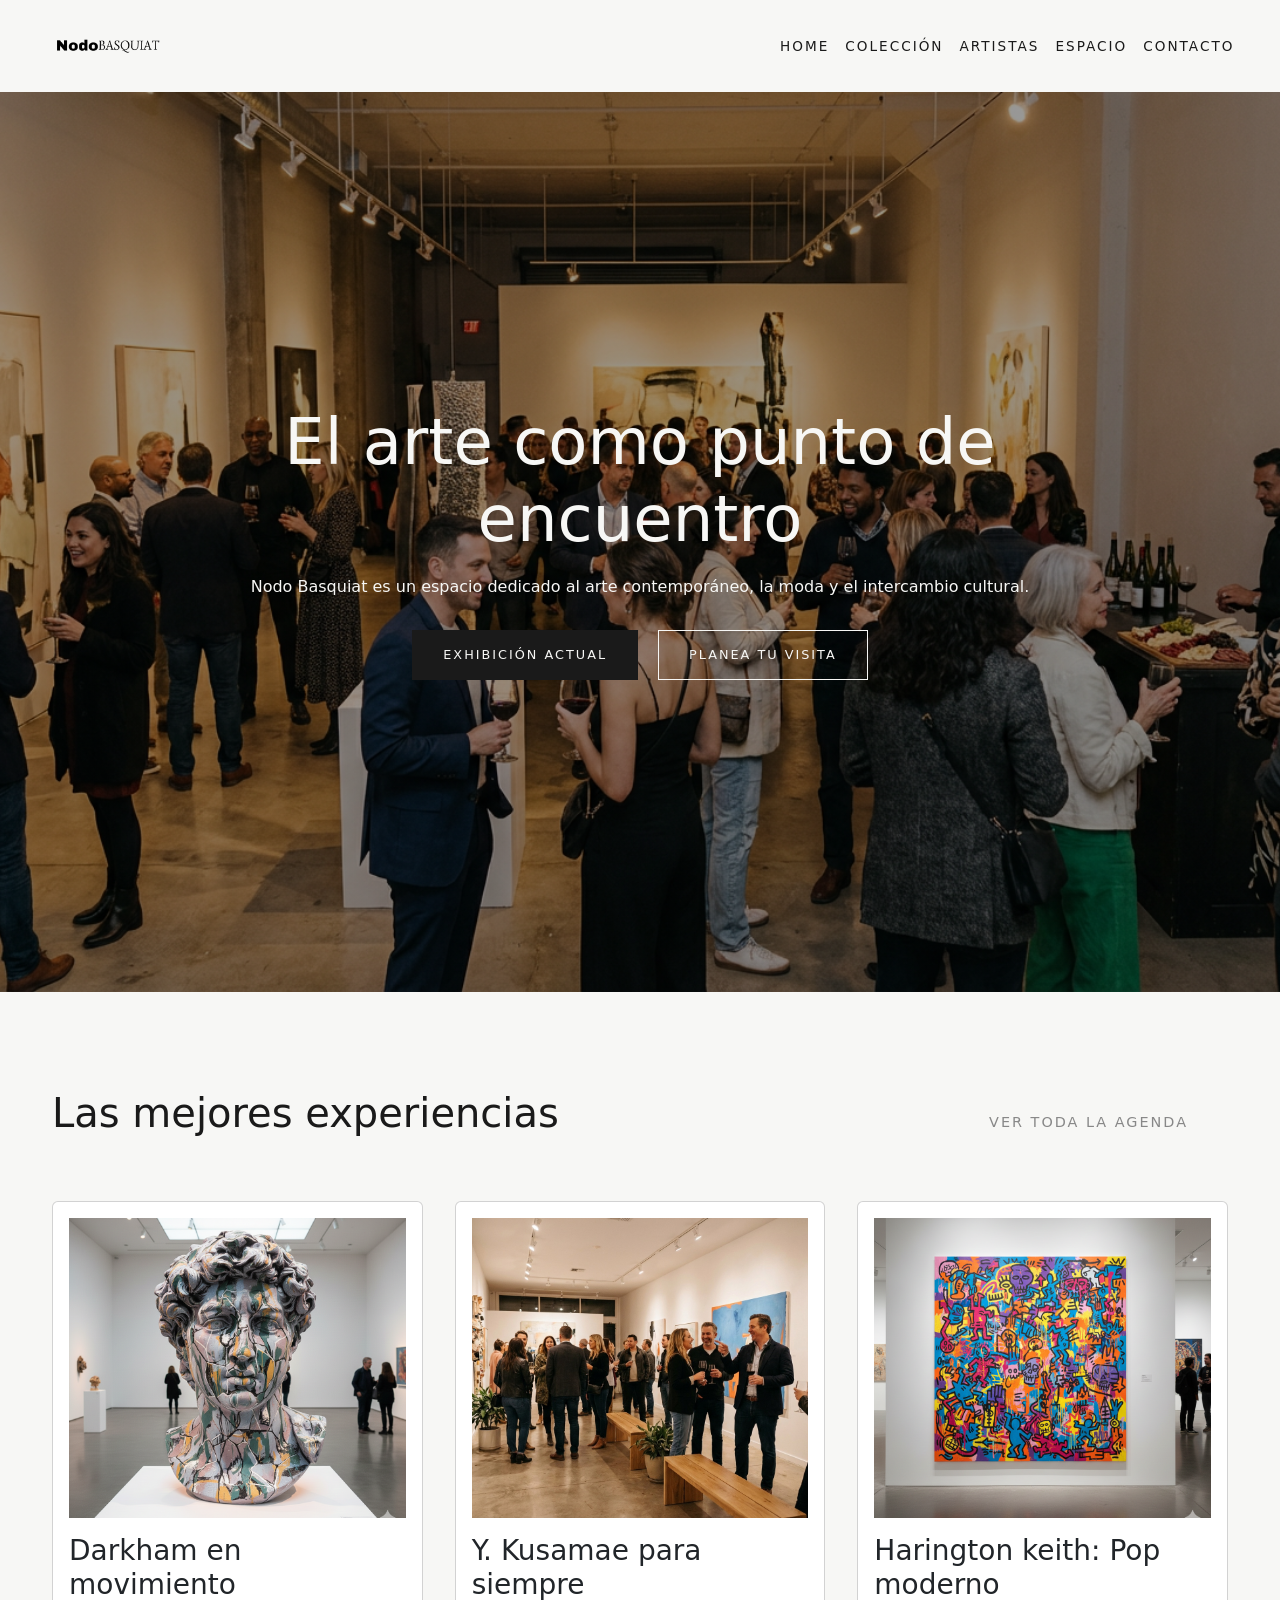
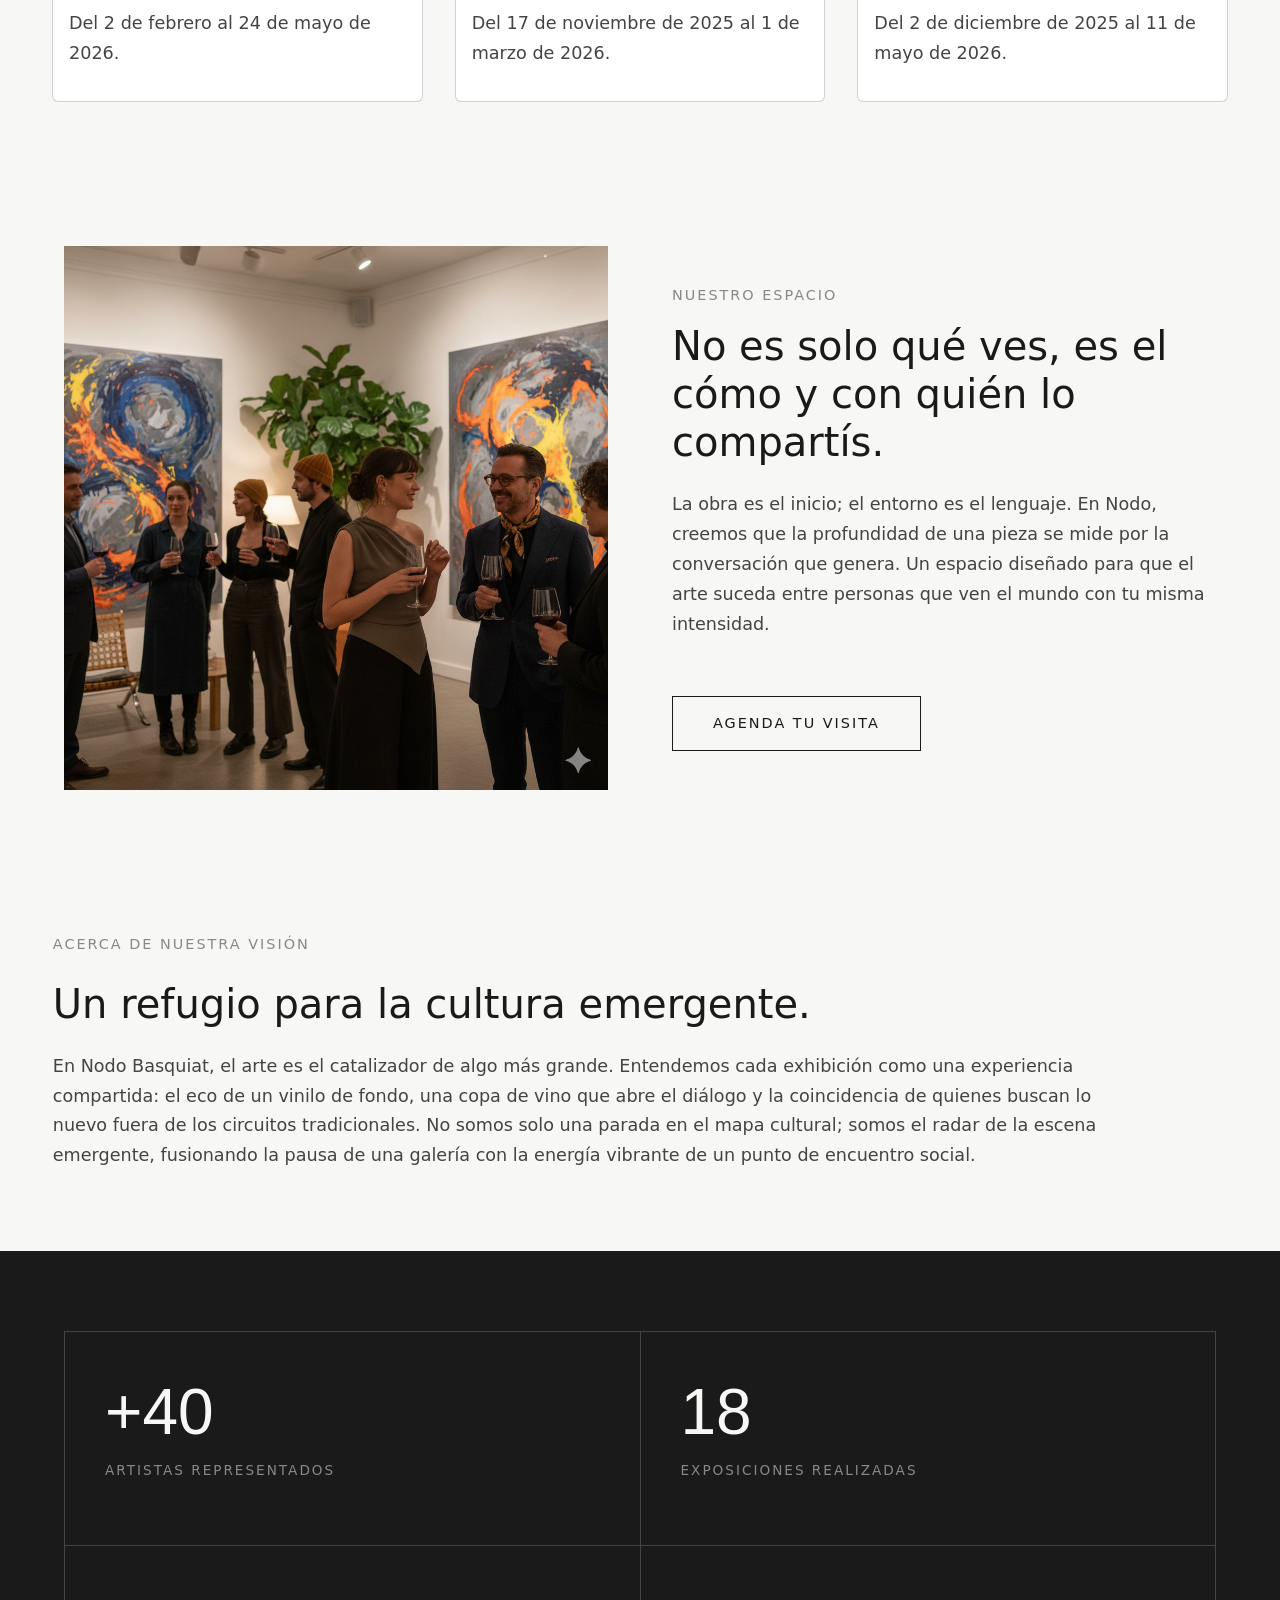
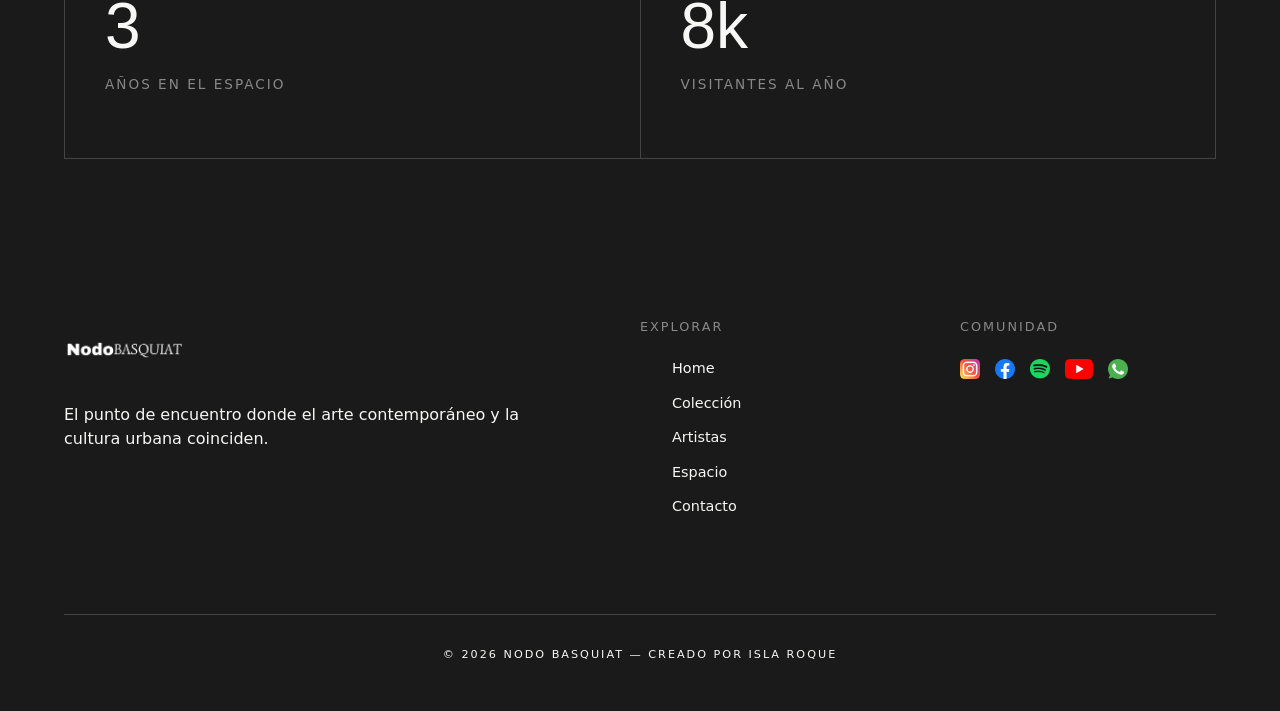
==== commit b65d6dd0: "seo y detalles" ====
--- a/index.html
+++ b/index.html
@@ -8,6 +8,17 @@
     <link href="https://cdn.jsdelivr.net/npm/bootstrap@5.3.8/dist/css/bootstrap.min.css" rel="stylesheet"
         integrity="sha384-sRIl4kxILFvY47J16cr9ZwB07vP4J8+LH7qKQnuqkuIAvNWLzeN8tE5YBujZqJLB" crossorigin="anonymous">
     <link rel="stylesheet" href="./styles/styles.css">
+    <link rel="shortcut icon" href="./assets/favicon nodo.png" type="Logo noodobasquiat favicon">
+    
+
+    <meta name="description" content="NodoBasquiat: El punto de encuentro vibrante donde el arte contemporáneo y la cultura urbana convergen en A Coruña. Descubre exposiciones únicas y eventos exclusivos en el espacio más cool de Galicia.">
+    <meta name="keywords" content="arte contemporáneo A Coruña, cultura urbana Galicia, galería de arte cool, espacio artístico vanguardista, eventos culturales exclusivos, NodoBasquiat">
+
+    <meta name="owner" content="Isla Roque">
+    <meta name="author" content="Isla Roque">
+
+
+
 </head>
 
 <body>
@@ -66,9 +77,7 @@
             <div class="container">
                 <div class="exhibiciones-header">
                     <h2>Las mejores experiencias</h2>
-                    <nav class="boton-coleccion">
-                        <a href="./pages/coleccion.html">Ver toda la agenda</a>
-                    </nav>
+                    <a href="./pages/coleccion.html" class="boton-coleccion">Ver toda la agenda</a>
                 </div>
 
                 <div class="grid-exhibiciones">
@@ -124,26 +133,27 @@
                 </div>
         </section>
 
-<section class="estad">
-    <div class="estad-container">
-        <div class="estad-icono">
-            <span class="estad-num">+40</span>
-            <p class="estad-desc">Artistas representados</p>
-        </div>
-        <div class="estad-icono">
-            <span class="estad-num">18</span>
-            <p class="estad-desc">Exposiciones realizadas</p>
-        </div>
-        <div class="estad-icono">
-            <span class="estad-num">3</span>
-            <p class="estad-desc">Años en el espacio</p>
-        </div>
-        <div class="estad-icono">
-            <span class="estad-num">8k</span>
-            <p class="estad-desc">Visitantes al año</p>
-        </div>
-    </div> 
-</section>
+
+        <section class="estad">
+            <div class="estad-container">
+                <article class="estad-icono">
+                    <span class="estad-num">+40</span>
+                    <p class="estad-desc">Artistas representados</p>
+                </article>
+                <article class="estad-icono">
+                    <span class="estad-num">18</span>
+                    <p class="estad-desc">Exposiciones realizadas</p>
+                </article>
+                <article class="estad-icono">
+                    <span class="estad-num">3</span>
+                    <p class="estad-desc">Años en el espacio</p>
+                </article>
+                <article class="estad-icono">
+                    <span class="estad-num">8k</span>
+                    <p class="estad-desc">Visitantes al año</p>
+                </article>
+            </div>
+        </section>
 
 
     </main>
@@ -157,10 +167,15 @@
                 </div>
                 <div class="footer-col">
                     <h4>Explorar</h4>
-                    <a href="./index.html">Home</a>
-                    <a href="./pages/coleccion.html">Colección</a>
-                    <a href="./pages/espacio.html">Espacio</a>
-                    <a href="./pages/contacto.html">Contacto</a>
+                    <nav>
+                        <ul>
+                            <li><a href="../index.html">Home</a></li>
+                            <li><a href="../pages/coleccion.html">Colección</a></li>
+                            <li><a href="../pages/artistas.html">Artistas</a></li>
+                            <li><a href="../pages/espacio.html">Espacio</a></li>
+                            <li><a href="../pages/contacto.html">Contacto</a></li>
+                        </ul>
+                    </nav>
                 </div>
                 <div class="footer-col">
                     <h4>Comunidad</h4>
--- a/styles/styles.css
+++ b/styles/styles.css
@@ -125,7 +125,7 @@
 
 .hero {
   min-height: 100vh;
-  background-image: linear-gradient(rgba(0, 0, 0, 0.4), rgba(0, 0, 0, 0.4)), url("../assets/galeria1.png");
+  background-image: linear-gradient(rgba(0, 0, 0, 0.4), rgba(0, 0, 0, 0.4)), url("../assets/galeria1.webp");
   background-size: cover;
   background-position: center;
   display: flex;
@@ -851,21 +851,24 @@
   resize: none;
 }
 .contacto-body .contacto-grid .contacto-form form .contacto-btn {
+  display: inline-flex;
+  align-items: center;
+  justify-content: center;
   align-self: flex-start;
   margin-top: 1rem;
-  padding: 1rem 2.5rem;
+  padding: 12px 30px;
+  height: 50px;
   background-color: #1a1a1a;
   color: #F7F7F5;
-  border: none;
-  text-transform: uppercase;
-  letter-spacing: 2px;
-  font-size: 0.85rem;
+  border: 1px solid #1a1a1a;
+  text-transform: uppercase;
+  letter-spacing: 2px;
+  font-size: 0.8rem;
   font-family: "Source Sans 3", sans-serif;
-  cursor: pointer;
   transition: all 0.3s ease;
 }
 .contacto-body .contacto-grid .contacto-form form .contacto-btn:hover {
-  background-color: #333;
+  background-color: #333 !important;
 }
 .contacto-body .contacto-grid .contacto-info {
   display: flex;
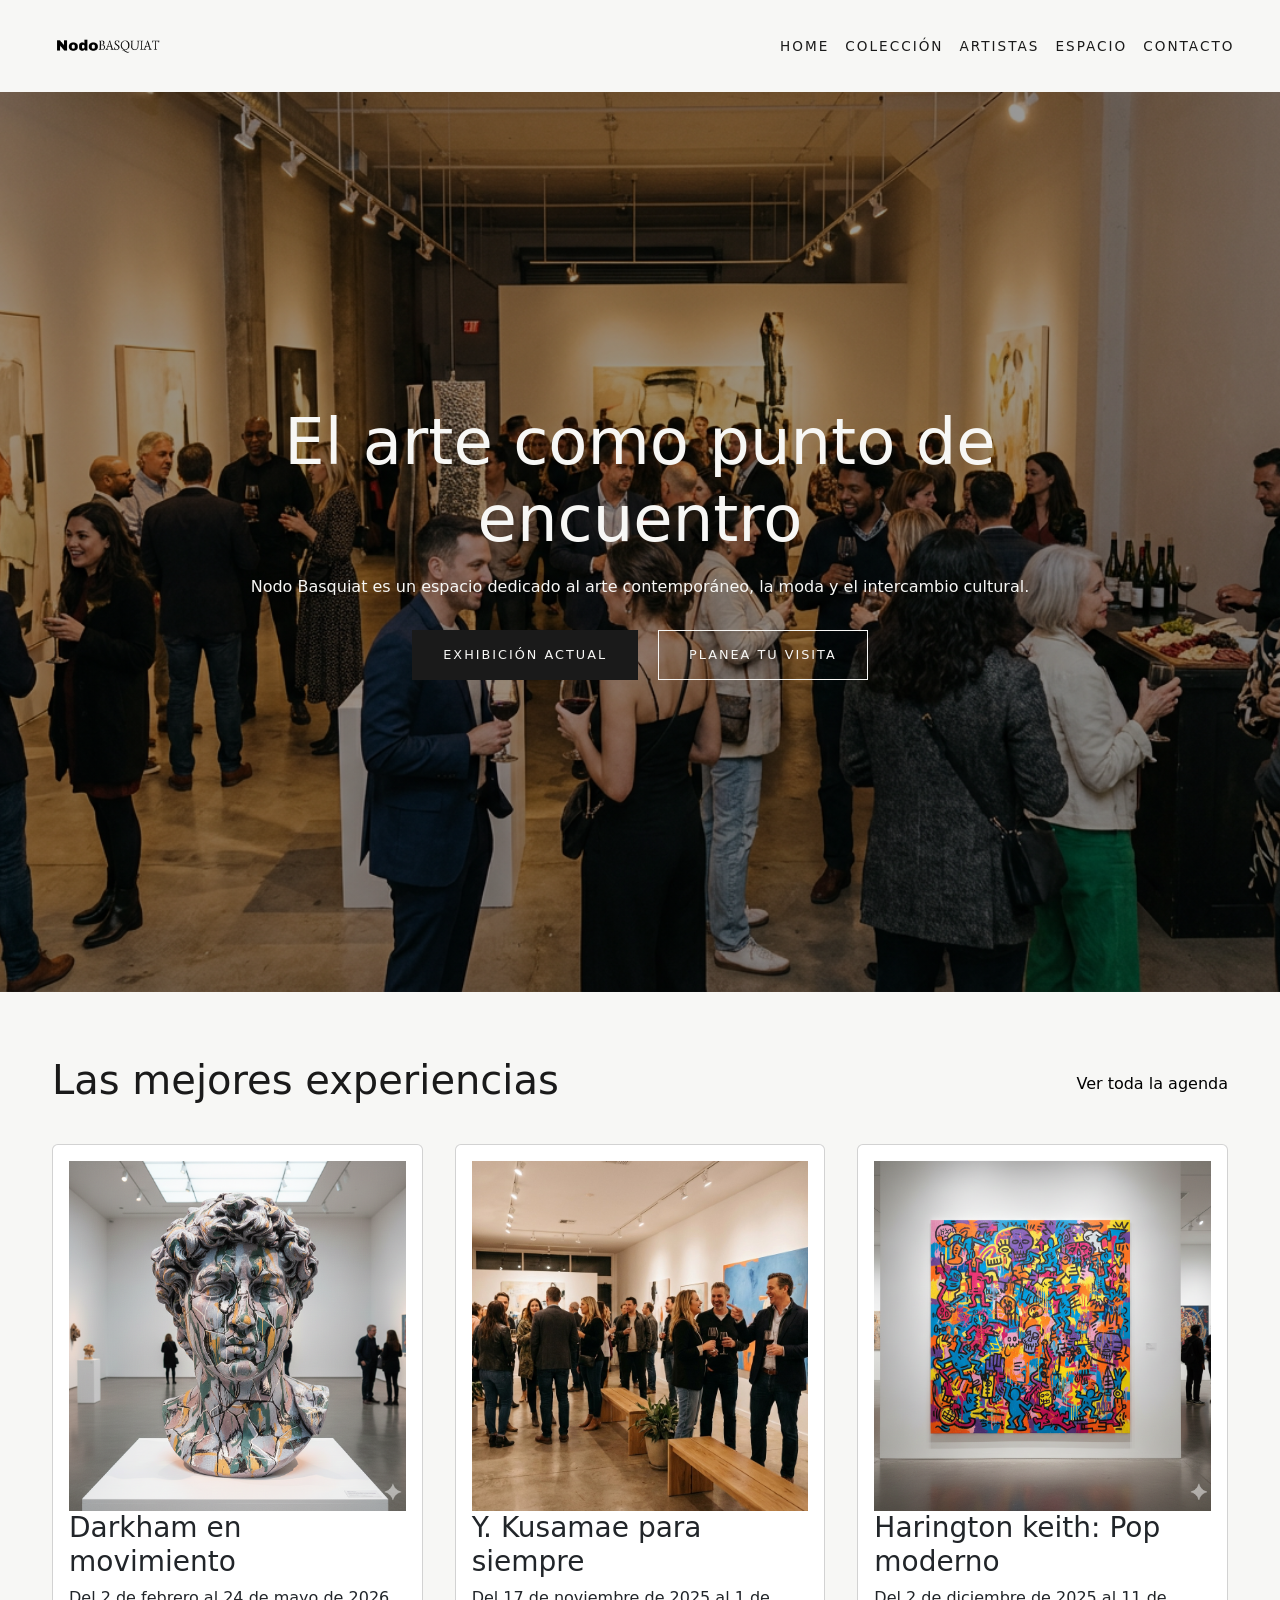
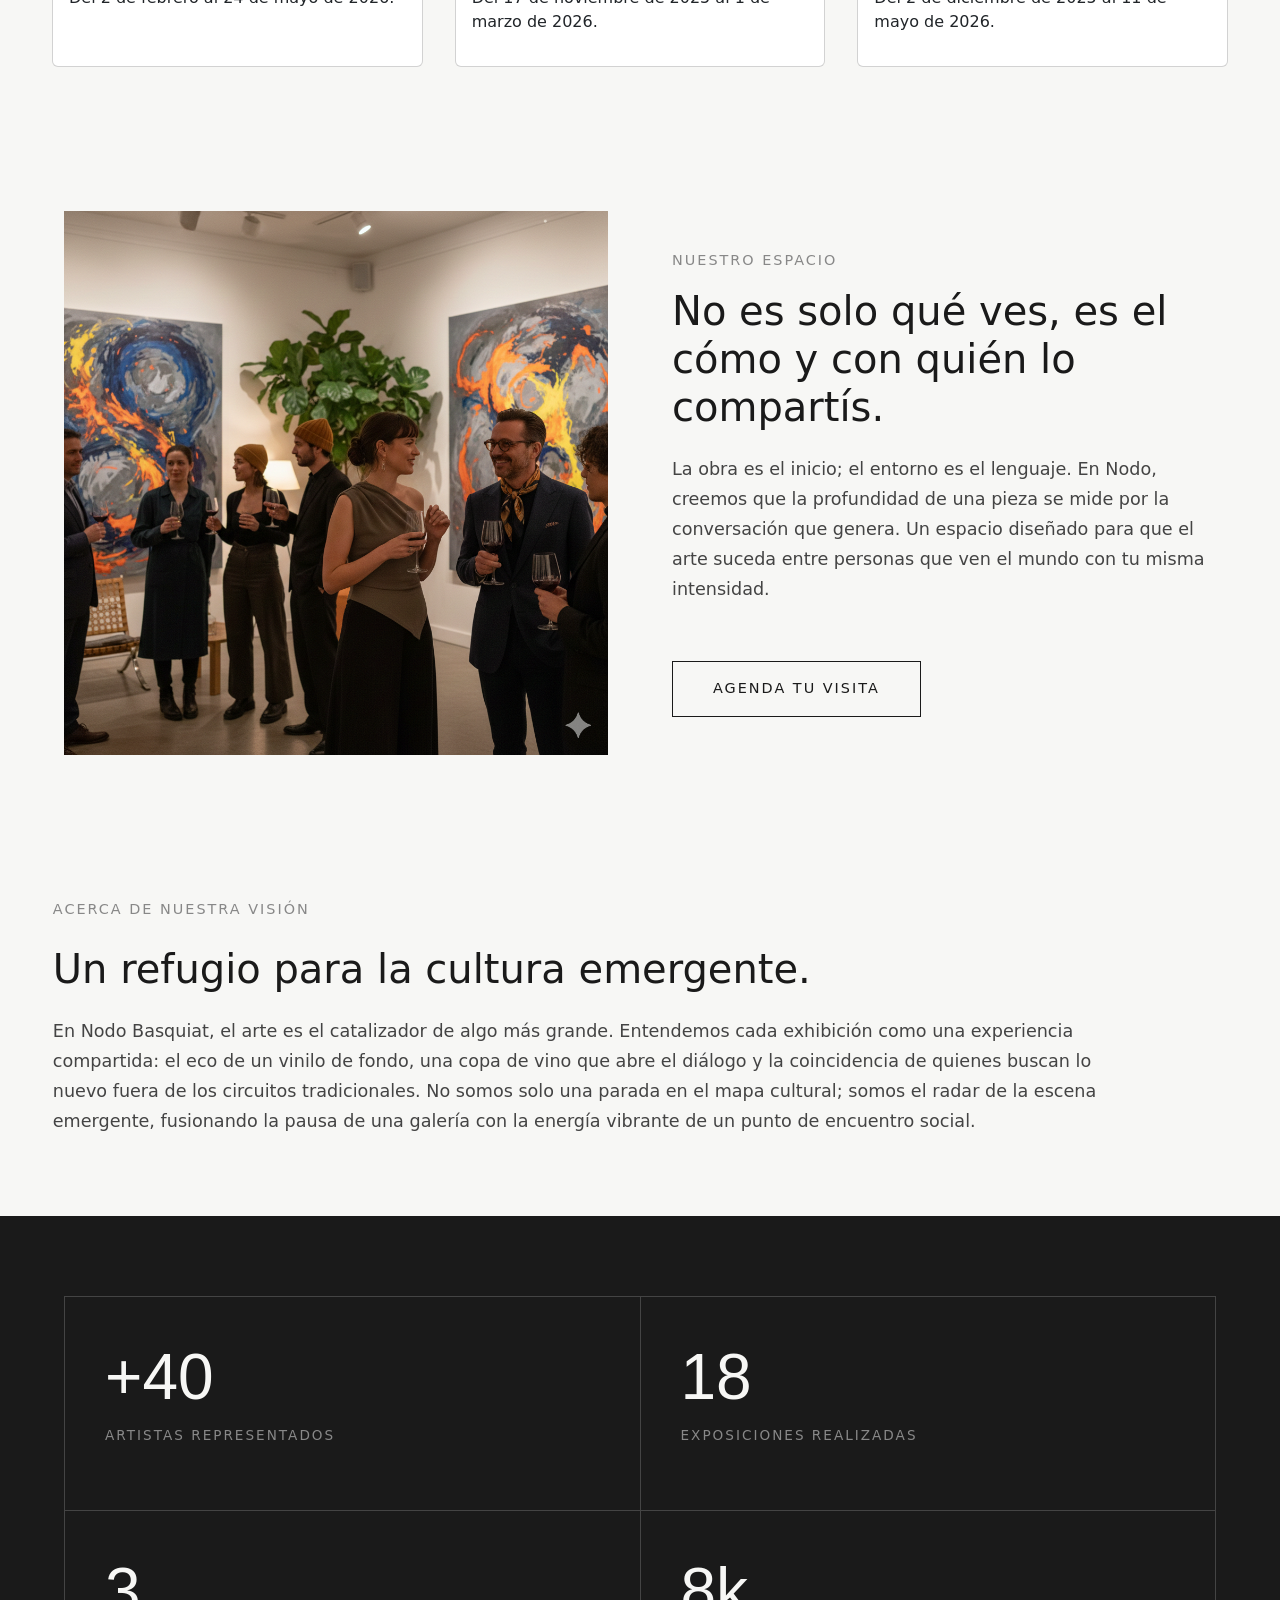
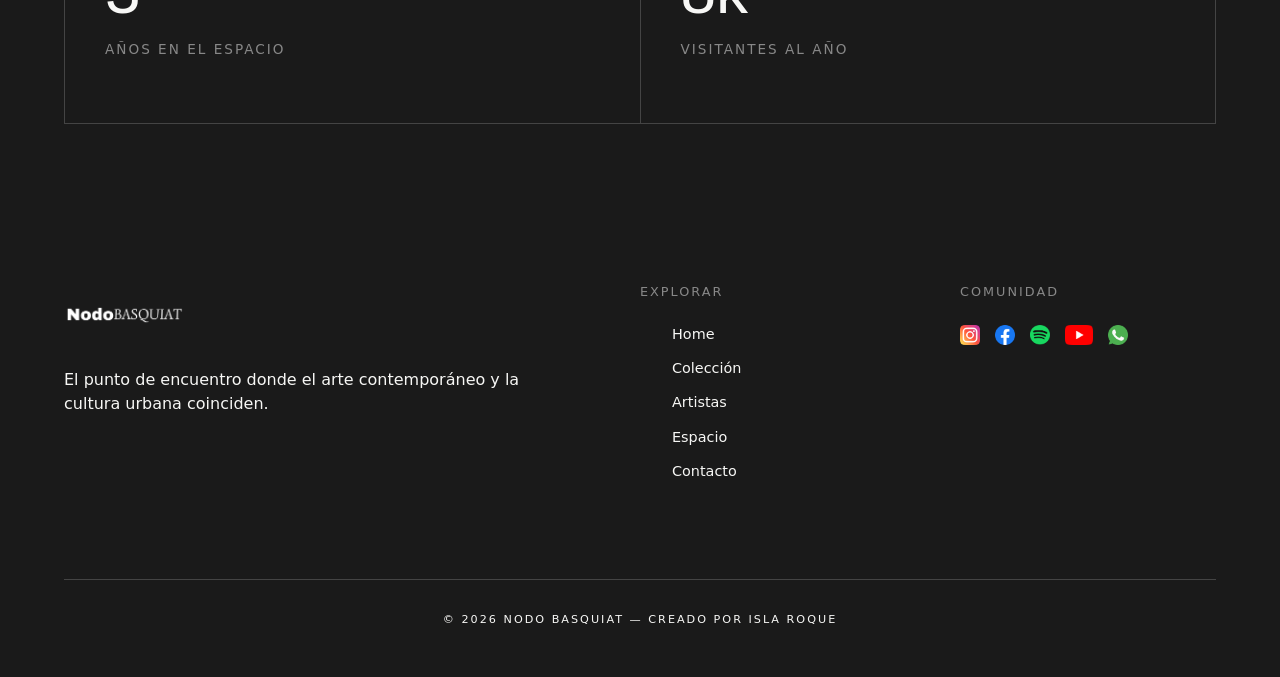
==== commit ad6c480a: "Mejorar orden responsive en seccion espacio" ====
--- a/index.html
+++ b/index.html
@@ -16,9 +16,12 @@
 
     <meta name="owner" content="Isla Roque">
     <meta name="author" content="Isla Roque">
-
-
-
+    
+
+    <meta property="og:title" content="Nodobasquiat - Home" />
+    <meta property="og:url" content="https://nicoleislar.github.io/Nodobasquiat/" />
+    <meta property="og:image" content="https://raw.githubusercontent.com/Nicoleislar/Nodobasquiat/refs/heads/main/assets/logo%20footer1.png" />
+    <meta property="og:description" content="NodoBasquiat: El punto de encuentro vibrante donde el arte contemporáneo y la cultura urbana convergen en A Coruña. Descubre exposiciones únicas y eventos exclusivos en el espacio más cool de Galicia." />
 </head>
 
 <body>
--- a/styles/styles.css
+++ b/styles/styles.css
@@ -25,7 +25,7 @@
 header .nav-link:hover {
   color: #888 !important;
 }
-@media (min-width: 481px) and (max-width: 960px) {
+@media (max-width: 960px) {
   header {
     padding: 10px 5%;
   }
@@ -33,7 +33,7 @@
     height: 40px;
   }
 }
-@media (min-width: 300px) and (max-width: 480px) {
+@media (max-width: 580px) {
   header {
     padding: 8px 4%;
   }
@@ -96,30 +96,56 @@
   letter-spacing: 2px;
   color: #F7F7F5;
 }
-@media (min-width: 481px) and (max-width: 960px) {
+@media (max-width: 960px) {
   .footer .footer-grid {
     grid-template-columns: 1fr;
-    gap: 2rem;
+    gap: 3rem;
     text-align: center;
+    max-width: 90%;
+    margin: 0 auto;
   }
   .footer .footer-logo {
     margin: 0 auto 1.5rem;
   }
-  .footer .footer-socials ul {
+  .footer .footer-col a {
+    display: inline-block;
+    text-align: center;
+    width: auto;
+    margin-left: auto;
+    margin-right: auto;
+  }
+  .footer .footer-col .footer-socials ul {
     justify-content: center;
-  }
-}
-@media (min-width: 300px) and (max-width: 480px) {
+    padding: 0;
+    margin-left: auto;
+    margin-right: auto;
+    width: fit-content;
+  }
+}
+@media (max-width: 580px) {
   .footer .footer-grid {
     grid-template-columns: 1fr;
-    gap: 2rem;
+    gap: 3rem;
     text-align: center;
+    max-width: 90%;
+    margin: 0 auto;
   }
   .footer .footer-logo {
     margin: 0 auto 1.5rem;
   }
-  .footer .footer-socials ul {
+  .footer .footer-col a {
+    display: inline-block;
+    text-align: center;
+    width: auto;
+    margin-left: auto;
+    margin-right: auto;
+  }
+  .footer .footer-col .footer-socials ul {
     justify-content: center;
+    padding: 0;
+    margin-left: auto;
+    margin-right: auto;
+    width: fit-content;
   }
 }
 
@@ -187,7 +213,7 @@
   background-color: #1a1a1a;
   color: #ffffff;
 }
-@media (min-width: 481px) and (max-width: 960px) {
+@media (max-width: 960px) {
   .hero h1 {
     font-size: 2.8rem;
   }
@@ -195,7 +221,7 @@
     padding: 2rem;
   }
 }
-@media (min-width: 300px) and (max-width: 480px) {
+@media (max-width: 580px) {
   .hero h1 {
     font-size: 2rem;
   }
@@ -206,7 +232,7 @@
 
 .exhibiciones {
   background-color: #F7F7F5;
-  padding: 4rem 0;
+  padding: 4rem 1rem;
 }
 .exhibiciones .container {
   max-width: 1200px;
@@ -215,29 +241,15 @@
 .exhibiciones .container .exhibiciones-header {
   display: flex;
   flex-direction: row;
-  flex-wrap: nowrap;
+  flex-wrap: wrap;
   justify-content: space-between;
-  align-items: last baseline;
-  gap: 2rem;
+  align-items: center;
+  gap: 1rem;
+  margin-bottom: 2rem;
 }
 .exhibiciones .container .exhibiciones-header h2 {
   font-size: 2.5rem;
-  line-height: 1.2;
-  margin-bottom: 4rem;
-  color: #1a1a1a;
-}
-.exhibiciones .container .exhibiciones-header .boton-coleccion {
-  display: inline-block;
-  margin-top: 2.5rem;
-  padding: 1rem 2.5rem;
-  text-transform: uppercase;
-  letter-spacing: 2px;
-  font-size: 0.9rem;
-  color: #888;
-  margin-bottom: 1rem;
-}
-.exhibiciones .container .exhibiciones-header .boton-coleccion:hover {
-  text-decoration: underline;
+  color: #1a1a1a;
 }
 .exhibiciones .container .grid-exhibiciones {
   display: grid;
@@ -247,32 +259,30 @@
 .exhibiciones .container .grid-exhibiciones .card {
   background: #ffffff;
   padding: 1rem;
-  transition: all 0.3s ease;
 }
 .exhibiciones .container .grid-exhibiciones .card img {
   width: 100%;
-  height: 300px;
+  height: 350px;
   object-fit: cover;
 }
-.exhibiciones .container .grid-exhibiciones .card h3 {
-  margin-top: 1rem;
-}
-.exhibiciones .container .grid-exhibiciones .card p {
-  font-size: 1.1rem;
-  line-height: 1.7;
-  color: #444;
-}
-.exhibiciones .container .grid-exhibiciones .card:hover {
-  transform: translateY(-5px);
-}
-@media (min-width: 481px) and (max-width: 960px) {
+@media (max-width: 960px) {
   .exhibiciones .grid-exhibiciones {
-    grid-template-columns: 1fr;
-  }
-}
-@media (min-width: 300px) and (max-width: 480px) {
+    grid-template-columns: repeat(2, 1fr);
+  }
+}
+@media (max-width: 580px) {
+  .exhibiciones .exhibiciones-header {
+    flex-direction: column;
+    align-items: flex-start;
+  }
+  .exhibiciones .exhibiciones-header h2 {
+    font-size: 1.8rem;
+  }
   .exhibiciones .grid-exhibiciones {
-    grid-template-columns: 1fr;
+    grid-template-columns: 1fr !important;
+  }
+  .exhibiciones .grid-exhibiciones .card img {
+    height: 300px;
   }
 }
 
@@ -337,17 +347,29 @@
   background-color: #1a1a1a;
   color: #F7F7F5 !important;
 }
-@media (min-width: 481px) and (max-width: 960px) {
+@media (max-width: 960px) {
   .espacio .espacio-container {
     flex-direction: column;
     text-align: center;
     padding: 4rem 10%;
   }
-}
-@media (min-width: 300px) and (max-width: 480px) {
+  .espacio .espacio-container .espacio-texto {
+    order: 1;
+  }
+  .espacio .espacio-container .espacio-foto {
+    order: 2;
+  }
+}
+@media (max-width: 580px) {
   .espacio .espacio-container {
     flex-direction: column;
     text-align: center;
+  }
+  .espacio .espacio-container .espacio-texto {
+    order: 1;
+  }
+  .espacio .espacio-container .espacio-foto {
+    order: 2;
   }
 }
 
@@ -387,13 +409,13 @@
   line-height: 1.7;
   color: #444;
 }
-@media (min-width: 481px) and (max-width: 960px) {
+@media (max-width: 960px) {
   .about {
     padding: 4rem 10%;
     flex-direction: column;
   }
 }
-@media (min-width: 300px) and (max-width: 480px) {
+@media (max-width: 580px) {
   .about {
     display: block;
     padding: 3rem 8%;
@@ -407,9 +429,9 @@
 }
 
 .estad {
-  padding: 5rem 5%;
   background-color: #1a1a1a;
   color: #F7F7F5;
+  padding: 5rem 5%;
 }
 .estad .estad-container {
   display: grid;
@@ -439,17 +461,31 @@
   font-size: 0.85rem;
   color: #888;
 }
-@media (min-width: 481px) and (max-width: 960px) {
+@media (max-width: 960px) {
+  .estad .estad-container .estad-icono {
+    padding: 2rem 1.5rem;
+  }
+  .estad .estad-container .estad-icono .estad-num {
+    font-size: 3.5rem;
+  }
+}
+@media (max-width: 580px) {
+  .estad {
+    padding: 2rem 0;
+  }
   .estad .estad-container {
-    grid-template-columns: 1fr;
-  }
-}
-@media (min-width: 300px) and (max-width: 480px) {
-  .estad .estad-num {
+    grid-template-columns: 1fr !important;
+    border-left: none;
+    border-right: none;
+  }
+  .estad .estad-icono {
+    padding: 2rem;
+    text-align: center;
+    border-left: none;
+    border-right: none;
+  }
+  .estad .estad-icono .estad-num {
     font-size: 3rem;
-  }
-  .estad .estad-icono {
-    padding: 1.5rem;
   }
 }
 
@@ -535,7 +571,7 @@
   line-height: 1.6;
   color: #444;
 }
-@media (min-width: 481px) and (max-width: 960px) {
+@media (max-width: 960px) {
   .coleccion .coleccion-grid {
     gap: 30px;
   }
@@ -543,7 +579,7 @@
     height: 350px;
   }
 }
-@media (min-width: 300px) and (max-width: 480px) {
+@media (max-width: 580px) {
   .coleccion .coleccion-grid {
     grid-template-columns: 1fr;
     gap: 20px;
@@ -640,7 +676,7 @@
 .artistas-lista .artista-invertido .artista-info {
   order: 1;
 }
-@media (min-width: 481px) and (max-width: 960px) {
+@media (max-width: 960px) {
   .artistas-lista {
     gap: 5rem;
   }
@@ -658,7 +694,7 @@
     order: 0;
   }
 }
-@media (min-width: 300px) and (max-width: 480px) {
+@media (max-width: 580px) {
   .artistas-lista {
     gap: 4rem;
   }
@@ -752,7 +788,7 @@
   line-height: 1.6;
   color: #444;
 }
-@media (min-width: 481px) and (max-width: 960px) {
+@media (max-width: 960px) {
   .espacio-galeria .espacio-grid {
     gap: 30px;
   }
@@ -760,7 +796,7 @@
     height: 350px;
   }
 }
-@media (min-width: 300px) and (max-width: 480px) {
+@media (max-width: 580px) {
   .espacio-galeria .espacio-grid {
     grid-template-columns: 1fr;
     gap: 20px;
@@ -915,7 +951,7 @@
   filter: grayscale(100%);
 }
 
-@media (min-width: 481px) and (max-width: 960px) {
+@media (max-width: 960px) {
   .contacto-grid {
     grid-template-columns: 1fr !important;
     gap: 3rem !important;
@@ -924,7 +960,7 @@
     height: 350px;
   }
 }
-@media (min-width: 300px) and (max-width: 480px) {
+@media (max-width: 580px) {
   .contacto-grid {
     grid-template-columns: 1fr !important;
     gap: 2rem !important;
@@ -946,6 +982,11 @@
   box-sizing: border-box;
 }
 
+html, body {
+  overflow-x: hidden;
+  max-width: 100%;
+}
+
 main {
   background-color: #F7F7F5;
 }
